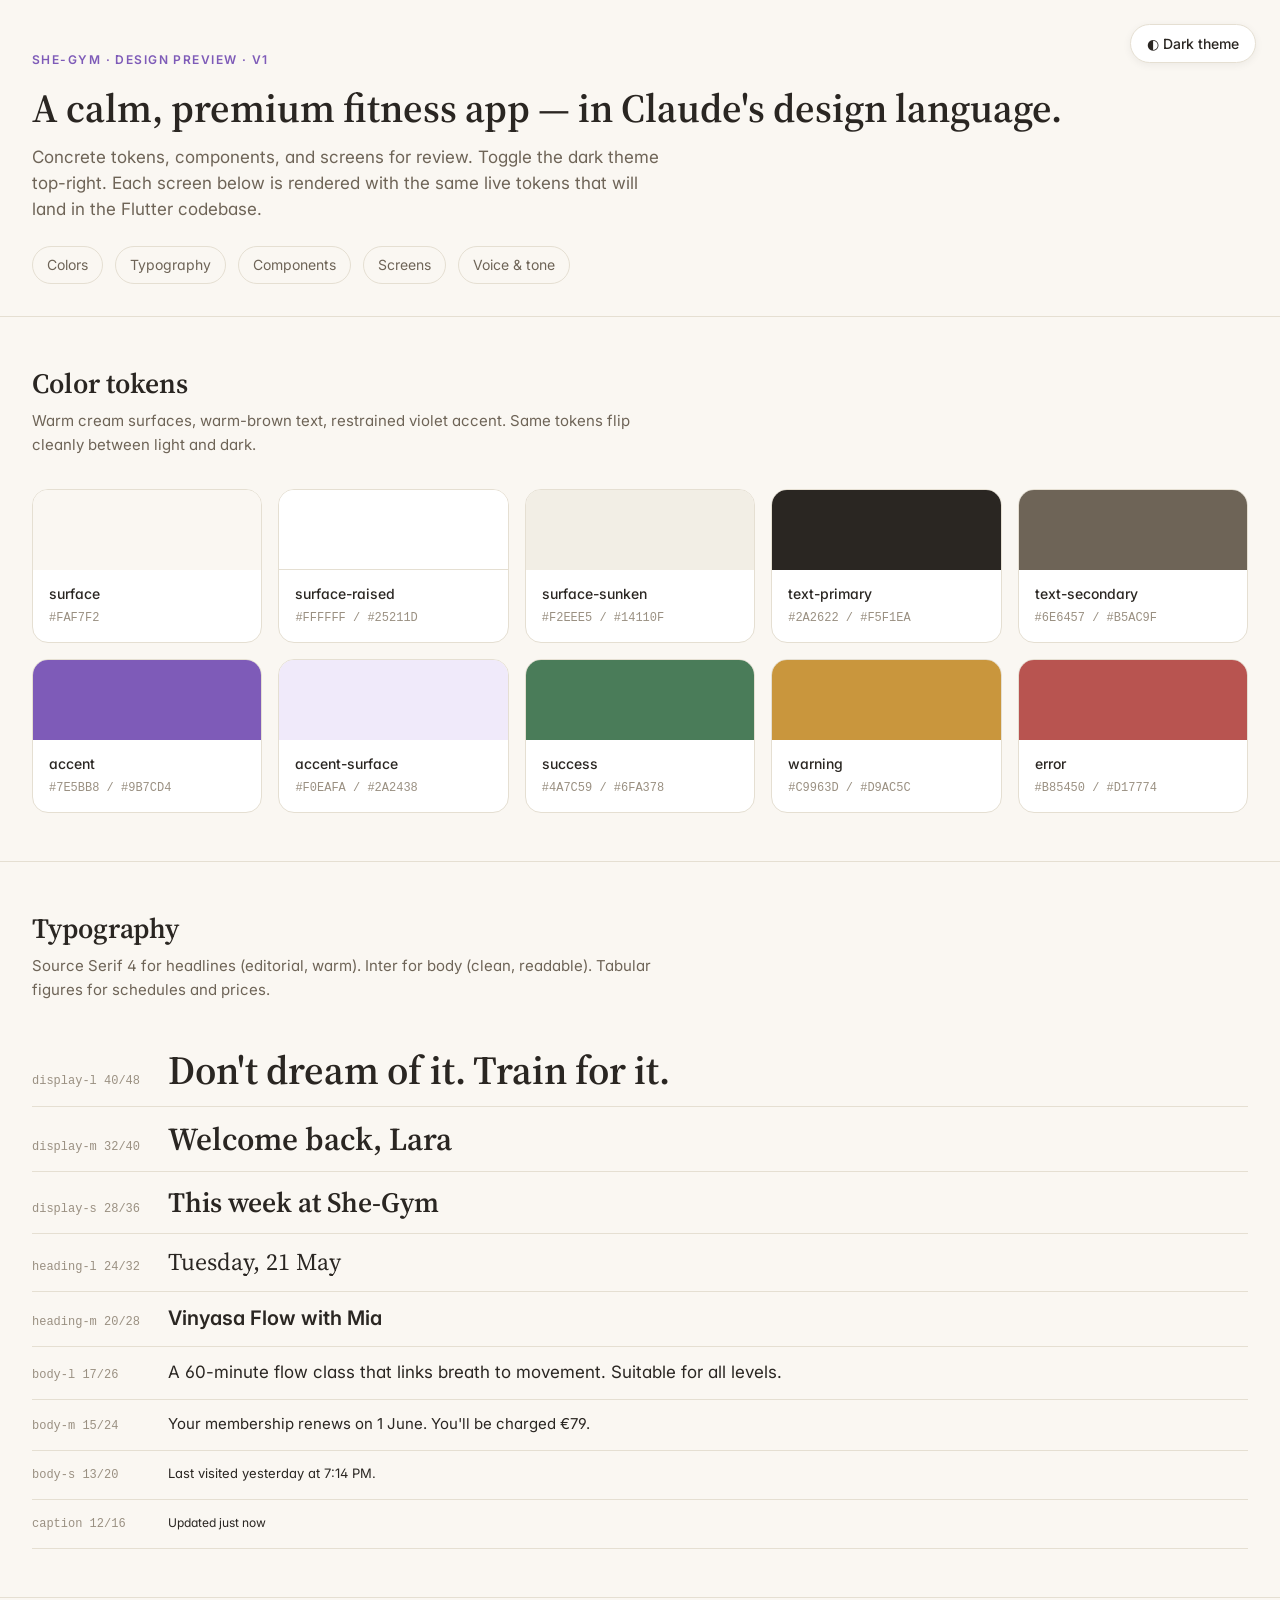
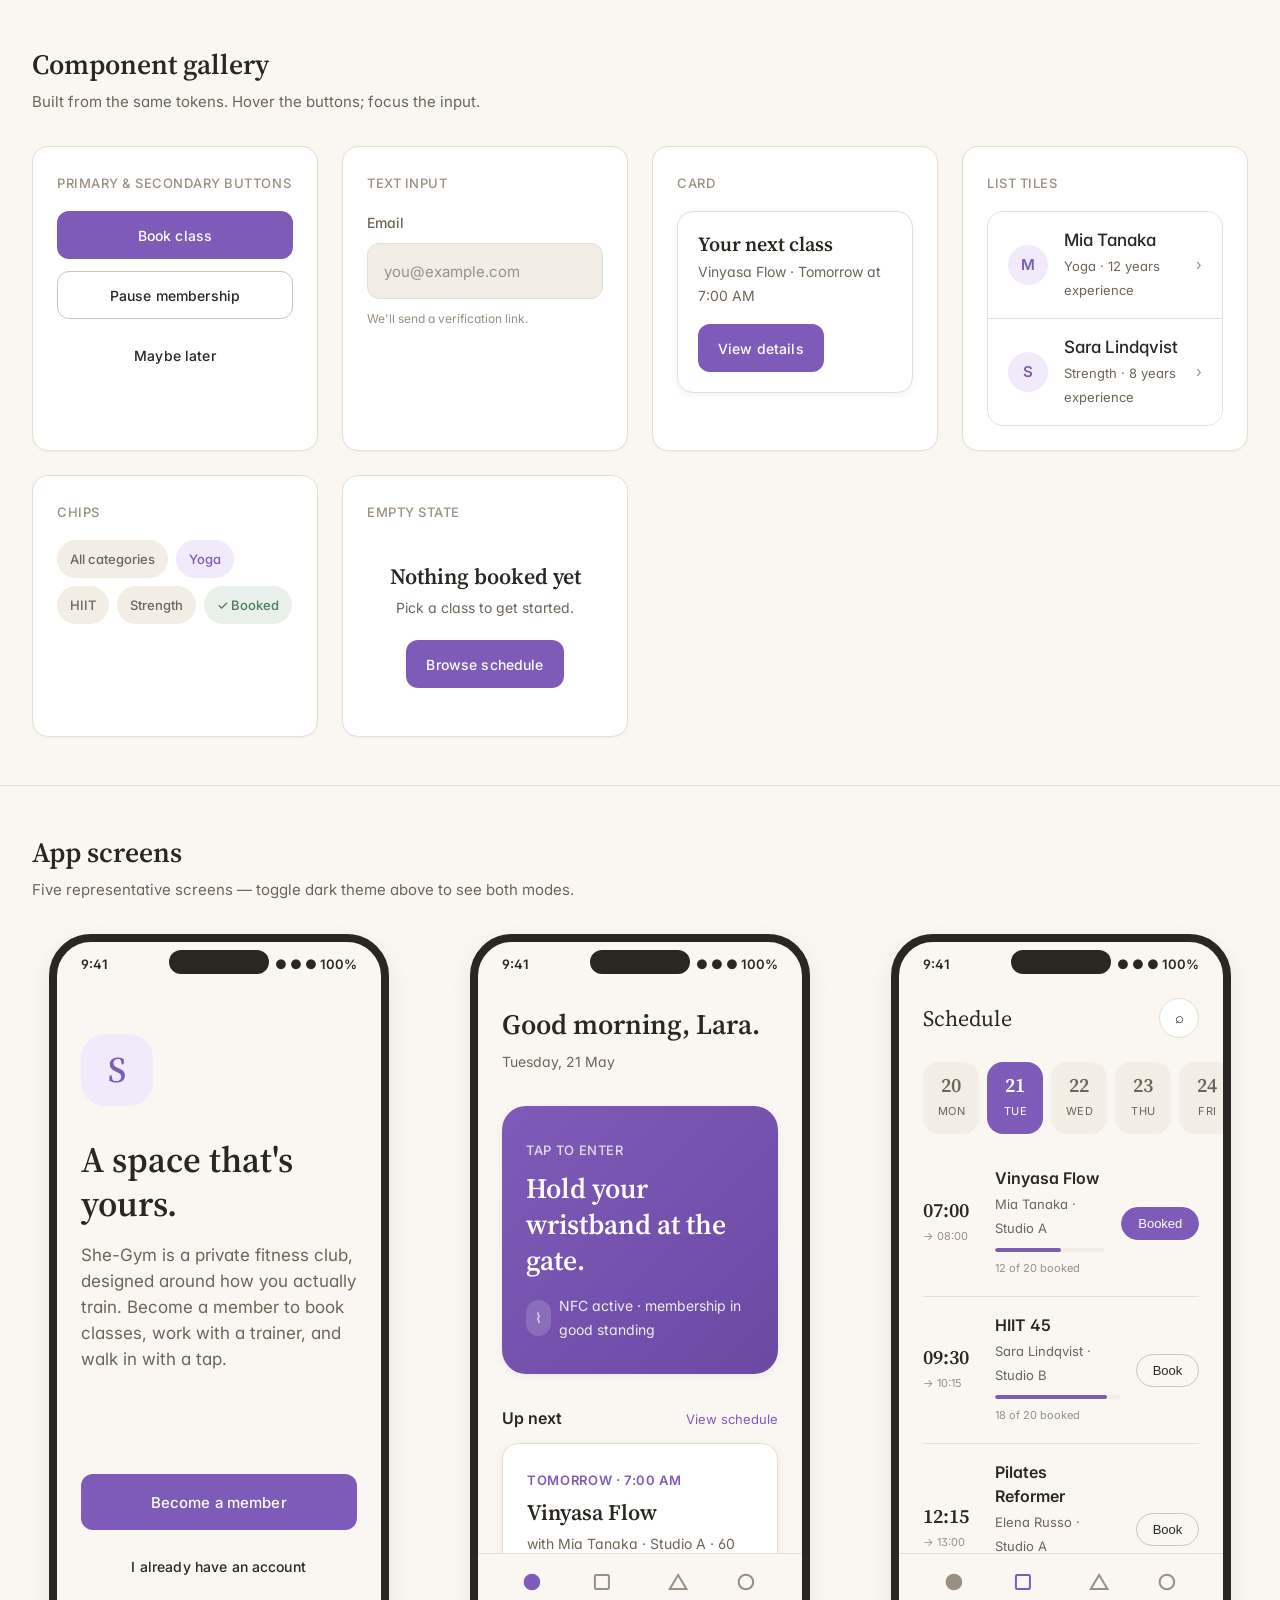
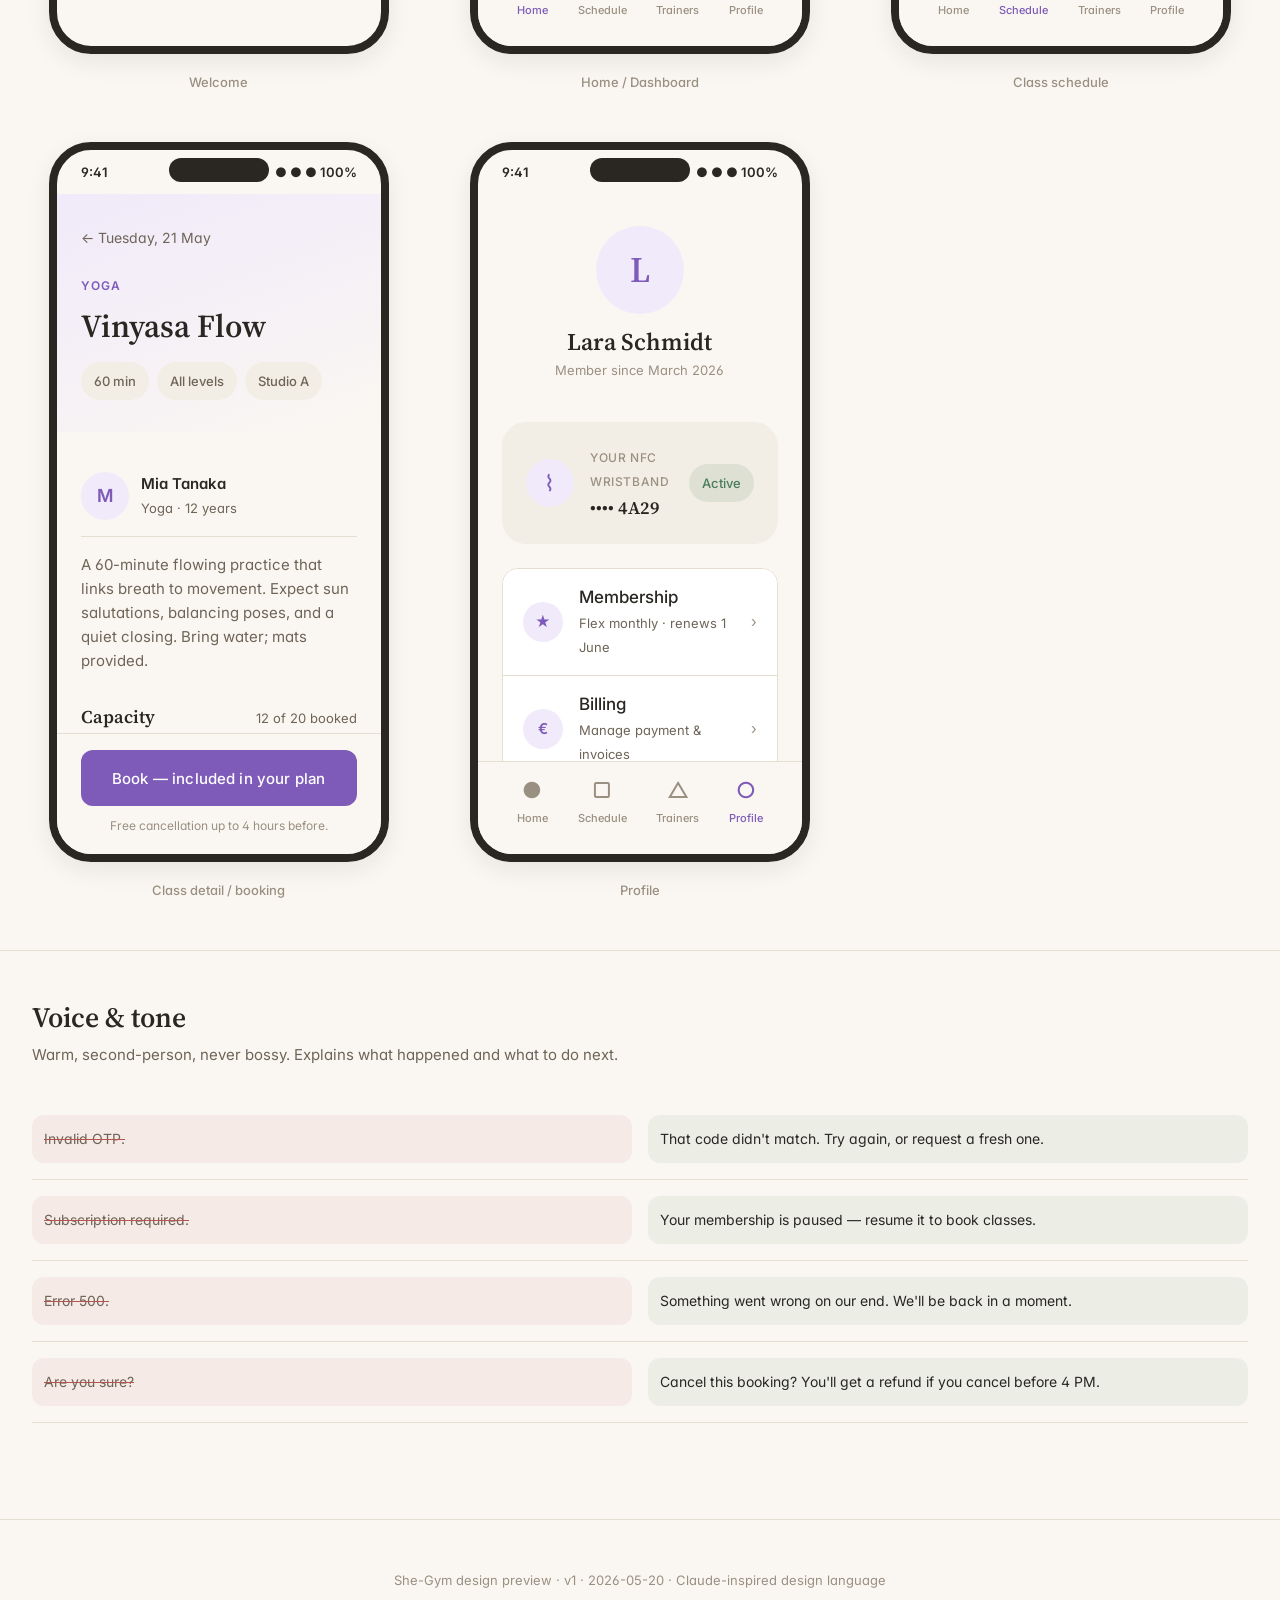
==== index.html @ 866e4dbe "Initial design preview" ====
<!doctype html>
<html lang="en">
<head>
<meta charset="utf-8" />
<meta name="viewport" content="width=device-width,initial-scale=1" />
<title>She-Gym — Claude-Inspired Design Preview</title>
<link rel="preconnect" href="https://fonts.googleapis.com">
<link rel="preconnect" href="https://fonts.gstatic.com" crossorigin>
<link href="https://fonts.googleapis.com/css2?family=Inter:wght@400;500;600&family=Source+Serif+4:wght@400;600&display=swap" rel="stylesheet">
<style>
  /* ===== Design Tokens (Claude-Inspired v1) ===== */
  :root {
    /* Light theme */
    --surface: #FAF7F2;
    --surface-raised: #FFFFFF;
    --surface-sunken: #F2EEE5;
    --border: #E5DFD2;
    --border-strong: #CDC4B3;
    --text-primary: #2A2622;
    --text-secondary: #6E6457;
    --text-tertiary: #9A9082;
    --text-inverse: #FAF7F2;
    --accent: #7E5BB8;
    --accent-hover: #6B49A3;
    --accent-surface: #F0EAFA;
    --accent-on: #FFFFFF;
    --success: #4A7C59;
    --warning: #C9963D;
    --error: #B85450;
    --info: #5B7FA8;

    /* Typography */
    --font-serif: 'Source Serif 4', Georgia, serif;
    --font-sans: 'Inter', -apple-system, BlinkMacSystemFont, sans-serif;

    /* Spacing */
    --space-1: 4px;
    --space-2: 8px;
    --space-3: 12px;
    --space-4: 16px;
    --space-5: 24px;
    --space-6: 32px;
    --space-7: 48px;
    --space-8: 64px;
    --space-9: 96px;

    /* Radius */
    --radius-xs: 4px;
    --radius-sm: 8px;
    --radius-md: 12px;
    --radius-lg: 16px;
    --radius-xl: 24px;
    --radius-full: 9999px;

    /* Elevation */
    --elev-1: 0 1px 2px rgba(20,15,10,0.04);
    --elev-2: 0 2px 8px rgba(20,15,10,0.06);
    --elev-3: 0 8px 24px rgba(20,15,10,0.08);

    /* Motion */
    --motion-quick: 150ms;
    --motion-default: 250ms;
    --easing: cubic-bezier(0.2, 0.0, 0.0, 1.0);
  }

  [data-theme="dark"] {
    --surface: #1A1714;
    --surface-raised: #25211D;
    --surface-sunken: #14110F;
    --border: #353029;
    --border-strong: #4A4338;
    --text-primary: #F5F1EA;
    --text-secondary: #B5AC9F;
    --text-tertiary: #7A7268;
    --text-inverse: #1A1714;
    --accent: #9B7CD4;
    --accent-hover: #B197E0;
    --accent-surface: #2A2438;
    --accent-on: #1A1714;
    --success: #6FA378;
    --warning: #D9AC5C;
    --error: #D17774;
    --info: #7BA0CC;
    --elev-1: 0 1px 2px rgba(0,0,0,0.3);
    --elev-2: 0 2px 8px rgba(0,0,0,0.4);
    --elev-3: 0 8px 24px rgba(0,0,0,0.5);
  }

  /* ===== Base ===== */
  * { box-sizing: border-box; margin: 0; padding: 0; }
  html { scroll-behavior: smooth; }
  body {
    font-family: var(--font-sans);
    font-size: 15px;
    line-height: 24px;
    color: var(--text-primary);
    background: var(--surface);
    transition: background var(--motion-default) var(--easing), color var(--motion-default) var(--easing);
    font-feature-settings: 'cv11', 'ss01';
    -webkit-font-smoothing: antialiased;
  }

  /* ===== Outer page layout ===== */
  .page-header {
    padding: var(--space-7) var(--space-6) var(--space-5);
    max-width: 1280px;
    margin: 0 auto;
  }
  .page-title {
    font-family: var(--font-serif);
    font-size: 40px;
    line-height: 48px;
    font-weight: 600;
    color: var(--text-primary);
    margin-bottom: var(--space-3);
  }
  .page-subtitle {
    font-size: 17px;
    line-height: 26px;
    color: var(--text-secondary);
    max-width: 640px;
  }
  .theme-toggle {
    position: fixed;
    top: var(--space-5);
    right: var(--space-5);
    z-index: 100;
    background: var(--surface-raised);
    border: 1px solid var(--border);
    color: var(--text-primary);
    padding: 10px 16px;
    border-radius: var(--radius-full);
    font-family: var(--font-sans);
    font-weight: 500;
    font-size: 14px;
    cursor: pointer;
    box-shadow: var(--elev-2);
    transition: background var(--motion-quick) var(--easing);
  }
  .theme-toggle:hover { background: var(--surface-sunken); }

  .nav {
    max-width: 1280px;
    margin: 0 auto;
    padding: 0 var(--space-6) var(--space-6);
    display: flex;
    flex-wrap: wrap;
    gap: var(--space-3);
  }
  .nav a {
    color: var(--text-secondary);
    text-decoration: none;
    font-size: 14px;
    padding: 6px 14px;
    border-radius: var(--radius-full);
    border: 1px solid var(--border);
    transition: all var(--motion-quick) var(--easing);
  }
  .nav a:hover { color: var(--text-primary); border-color: var(--border-strong); background: var(--surface-sunken); }

  .section {
    max-width: 1280px;
    margin: 0 auto;
    padding: var(--space-7) var(--space-6);
    border-top: 1px solid var(--border);
  }
  .section-title {
    font-family: var(--font-serif);
    font-size: 28px;
    line-height: 36px;
    font-weight: 600;
    margin-bottom: var(--space-2);
  }
  .section-lede {
    color: var(--text-secondary);
    margin-bottom: var(--space-6);
    max-width: 640px;
  }

  /* ===== Token gallery ===== */
  .swatch-grid {
    display: grid;
    grid-template-columns: repeat(auto-fill, minmax(200px, 1fr));
    gap: var(--space-4);
  }
  .swatch {
    border-radius: var(--radius-lg);
    overflow: hidden;
    border: 1px solid var(--border);
    background: var(--surface-raised);
  }
  .swatch-chip { height: 80px; }
  .swatch-meta { padding: var(--space-3) var(--space-4); }
  .swatch-name { font-weight: 500; font-size: 14px; }
  .swatch-hex { font-family: 'SF Mono', Menlo, monospace; font-size: 12px; color: var(--text-tertiary); }

  /* Typography gallery */
  .type-row { padding: var(--space-3) 0; border-bottom: 1px solid var(--border); display: grid; grid-template-columns: 120px 1fr; gap: var(--space-4); align-items: baseline; }
  .type-label { font-family: 'SF Mono', Menlo, monospace; font-size: 12px; color: var(--text-tertiary); }
  .display-l { font-family: var(--font-serif); font-size: 40px; line-height: 48px; font-weight: 600; }
  .display-m { font-family: var(--font-serif); font-size: 32px; line-height: 40px; font-weight: 600; }
  .display-s { font-family: var(--font-serif); font-size: 28px; line-height: 36px; font-weight: 600; }
  .heading-l { font-family: var(--font-serif); font-size: 24px; line-height: 32px; font-weight: 400; }
  .heading-m { font-size: 20px; line-height: 28px; font-weight: 600; }
  .heading-s { font-size: 18px; line-height: 26px; font-weight: 600; }
  .body-l { font-size: 17px; line-height: 26px; }
  .body-m { font-size: 15px; line-height: 24px; }
  .body-s { font-size: 13px; line-height: 20px; }
  .label-m { font-size: 14px; line-height: 20px; font-weight: 500; }
  .caption { font-size: 12px; line-height: 16px; }

  /* ===== Component gallery ===== */
  .comp-grid {
    display: grid;
    grid-template-columns: repeat(auto-fill, minmax(280px, 1fr));
    gap: var(--space-5);
  }
  .comp-card {
    background: var(--surface-raised);
    border: 1px solid var(--border);
    border-radius: var(--radius-lg);
    padding: var(--space-5);
    box-shadow: var(--elev-1);
  }
  .comp-title { font-size: 13px; color: var(--text-tertiary); font-weight: 500; text-transform: uppercase; letter-spacing: 0.04em; margin-bottom: var(--space-4); }
  .comp-stack > * + * { margin-top: var(--space-3); }

  /* ===== She-Gym component classes ===== */
  .btn {
    display: inline-flex;
    align-items: center;
    justify-content: center;
    gap: var(--space-2);
    height: 48px;
    padding: 0 20px;
    border-radius: var(--radius-md);
    font-family: var(--font-sans);
    font-size: 14px;
    font-weight: 500;
    letter-spacing: 0.01em;
    border: none;
    cursor: pointer;
    transition: background var(--motion-quick) var(--easing), transform var(--motion-quick) var(--easing);
    text-decoration: none;
    white-space: nowrap;
  }
  .btn-primary { background: var(--accent); color: var(--accent-on); }
  .btn-primary:hover { background: var(--accent-hover); }
  .btn-primary:active { transform: scale(0.98); }
  .btn-secondary { background: transparent; color: var(--text-primary); border: 1px solid var(--border-strong); }
  .btn-secondary:hover { background: var(--surface-sunken); }
  .btn-ghost { background: transparent; color: var(--text-primary); }
  .btn-ghost:hover { background: var(--surface-sunken); }
  .btn-full { width: 100%; }
  .btn-lg { height: 56px; padding: 0 24px; font-size: 15px; }

  .input {
    width: 100%;
    height: 56px;
    background: var(--surface-sunken);
    border: 1px solid var(--border);
    border-radius: var(--radius-md);
    padding: 0 16px;
    font-family: var(--font-sans);
    font-size: 15px;
    color: var(--text-primary);
    transition: border-color var(--motion-quick) var(--easing);
  }
  .input:focus { outline: none; border: 2px solid var(--accent); padding: 0 15px; }
  .input::placeholder { color: var(--text-tertiary); }
  .field-label { font-size: 14px; font-weight: 500; color: var(--text-secondary); margin-bottom: var(--space-2); display: block; }
  .field-help { font-size: 12px; color: var(--text-tertiary); margin-top: var(--space-2); }

  .card {
    background: var(--surface-raised);
    border-radius: var(--radius-lg);
    padding: 20px;
    box-shadow: var(--elev-2);
    border: 1px solid var(--border);
  }

  .list-tile {
    display: flex;
    align-items: center;
    gap: var(--space-4);
    padding: 16px 20px;
    min-height: 64px;
    background: var(--surface-raised);
    border-bottom: 1px solid var(--border);
    text-decoration: none;
    color: inherit;
  }
  .list-tile:last-child { border-bottom: none; }
  .list-tile-avatar { width: 40px; height: 40px; border-radius: var(--radius-full); background: var(--accent-surface); color: var(--accent); display: flex; align-items: center; justify-content: center; font-weight: 600; flex-shrink: 0; }
  .list-tile-text { flex: 1; min-width: 0; }
  .list-tile-title { font-size: 17px; font-weight: 500; }
  .list-tile-subtitle { font-size: 13px; color: var(--text-secondary); margin-top: 2px; }
  .list-tile-trail { color: var(--text-tertiary); }

  .chip {
    display: inline-flex;
    align-items: center;
    padding: 6px 12px;
    border-radius: var(--radius-full);
    background: var(--surface-sunken);
    color: var(--text-secondary);
    font-size: 13px;
    font-weight: 500;
    border: 1px solid transparent;
  }
  .chip-active { background: var(--accent-surface); color: var(--accent); }
  .chip-success { background: rgba(74,124,89,0.12); color: var(--success); }

  .pill-day {
    display: flex;
    flex-direction: column;
    align-items: center;
    justify-content: center;
    min-width: 56px;
    height: 72px;
    border-radius: var(--radius-lg);
    background: var(--surface-sunken);
    color: var(--text-secondary);
    border: 1px solid transparent;
    cursor: pointer;
    transition: all var(--motion-quick) var(--easing);
    flex-shrink: 0;
  }
  .pill-day-active { background: var(--accent); color: var(--accent-on); }
  .pill-day-num { font-size: 20px; font-weight: 600; font-family: var(--font-serif); }
  .pill-day-label { font-size: 11px; text-transform: uppercase; letter-spacing: 0.05em; margin-top: 2px; }

  .capacity-bar { height: 4px; background: var(--surface-sunken); border-radius: var(--radius-full); overflow: hidden; }
  .capacity-bar-fill { height: 100%; background: var(--accent); border-radius: var(--radius-full); transition: width var(--motion-default) var(--easing); }

  /* ===== Phone frames ===== */
  .phones {
    display: grid;
    grid-template-columns: repeat(auto-fill, minmax(340px, 1fr));
    gap: var(--space-7);
    justify-items: center;
  }
  .phone {
    width: 340px;
    height: 720px;
    border-radius: 42px;
    background: var(--surface);
    border: 8px solid #2A2622;
    box-shadow: var(--elev-3);
    overflow: hidden;
    position: relative;
    display: flex;
    flex-direction: column;
  }
  [data-theme="dark"] .phone { border-color: #4A4338; }
  .phone-notch {
    position: absolute;
    top: 8px;
    left: 50%;
    transform: translateX(-50%);
    width: 100px;
    height: 24px;
    background: #2A2622;
    border-radius: 12px;
    z-index: 10;
  }
  [data-theme="dark"] .phone-notch { background: #4A4338; }
  .status-bar {
    height: 44px;
    display: flex;
    justify-content: space-between;
    align-items: center;
    padding: 0 var(--space-5);
    font-size: 13px;
    font-weight: 600;
  }
  .phone-body { flex: 1; overflow-y: auto; padding-bottom: var(--space-6); }
  .phone-caption { text-align: center; margin-top: var(--space-4); font-size: 13px; color: var(--text-tertiary); font-weight: 500; }

  /* App bar inside phone */
  .app-bar {
    padding: var(--space-3) var(--space-5) var(--space-2);
    display: flex;
    align-items: center;
    justify-content: space-between;
  }
  .app-bar-title { font-family: var(--font-serif); font-size: 22px; font-weight: 400; }
  .icon-btn {
    width: 40px; height: 40px;
    border-radius: var(--radius-full);
    border: 1px solid var(--border);
    background: var(--surface-raised);
    color: var(--text-primary);
    display: flex; align-items: center; justify-content: center;
    cursor: pointer;
  }

  /* Bottom nav */
  .bottom-nav {
    display: flex;
    justify-content: space-around;
    padding: var(--space-2) var(--space-5) var(--space-4);
    border-top: 1px solid var(--border);
    background: var(--surface);
  }
  .bottom-nav-item {
    display: flex; flex-direction: column; align-items: center; gap: 4px;
    color: var(--text-tertiary);
    font-size: 11px;
    font-weight: 500;
    padding: var(--space-2);
  }
  .bottom-nav-item.active { color: var(--accent); }
  .bottom-nav-item-icon { font-size: 22px; }

  /* Welcome */
  .welcome { padding: var(--space-7) var(--space-5) var(--space-5); display: flex; flex-direction: column; height: 100%; }
  .welcome-logo { width: 72px; height: 72px; border-radius: var(--radius-xl); background: var(--accent-surface); display: flex; align-items: center; justify-content: center; color: var(--accent); font-family: var(--font-serif); font-size: 36px; font-weight: 600; margin-bottom: var(--space-6); }
  .welcome-title { font-family: var(--font-serif); font-size: 36px; line-height: 44px; font-weight: 600; margin-bottom: var(--space-4); }
  .welcome-body { font-size: 17px; line-height: 26px; color: var(--text-secondary); margin-bottom: var(--space-7); }
  .welcome-cta-stack { margin-top: auto; display: flex; flex-direction: column; gap: var(--space-3); }

  /* Home screen */
  .home { padding: var(--space-2) var(--space-5) var(--space-6); }
  .greeting { font-family: var(--font-serif); font-size: 28px; line-height: 36px; font-weight: 600; margin: var(--space-3) 0 var(--space-2); }
  .greeting-sub { color: var(--text-secondary); font-size: 14px; margin-bottom: var(--space-6); }
  .enter-club {
    background: linear-gradient(135deg, var(--accent), var(--accent-hover));
    border-radius: var(--radius-xl);
    padding: var(--space-6) var(--space-5);
    color: var(--accent-on);
    box-shadow: var(--elev-2);
    margin-bottom: var(--space-6);
    cursor: pointer;
  }
  .enter-club-label { font-size: 13px; font-weight: 500; opacity: 0.8; text-transform: uppercase; letter-spacing: 0.05em; }
  .enter-club-title { font-family: var(--font-serif); font-size: 28px; line-height: 36px; font-weight: 600; margin: var(--space-2) 0 var(--space-4); }
  .enter-club-hint { display: flex; align-items: center; gap: var(--space-2); font-size: 14px; opacity: 0.9; }
  .nfc-icon { width: 36px; height: 36px; border-radius: var(--radius-full); background: rgba(255,255,255,0.18); display: flex; align-items: center; justify-content: center; }

  .section-head { display: flex; align-items: baseline; justify-content: space-between; margin-bottom: var(--space-3); }
  .section-head h3 { font-size: 16px; font-weight: 600; }
  .section-head a { font-size: 13px; color: var(--accent); text-decoration: none; }

  .upcoming-card { padding: var(--space-5); margin-bottom: var(--space-5); }
  .upcoming-time { color: var(--accent); font-weight: 600; font-size: 13px; letter-spacing: 0.05em; text-transform: uppercase; }
  .upcoming-title { font-family: var(--font-serif); font-size: 22px; font-weight: 600; margin: var(--space-2) 0; }
  .upcoming-meta { color: var(--text-secondary); font-size: 14px; margin-bottom: var(--space-4); }

  .stat-row { display: grid; grid-template-columns: 1fr 1fr; gap: var(--space-3); }
  .stat { padding: var(--space-4); background: var(--surface-sunken); border-radius: var(--radius-lg); }
  .stat-num { font-family: var(--font-serif); font-size: 28px; font-weight: 600; line-height: 1; }
  .stat-label { font-size: 12px; color: var(--text-tertiary); margin-top: 6px; text-transform: uppercase; letter-spacing: 0.05em; font-weight: 500; }

  /* Schedule */
  .day-pills { display: flex; gap: var(--space-2); padding: var(--space-4) var(--space-5); overflow-x: auto; }
  .schedule-list { padding: 0 var(--space-5); }
  .class-row { padding: var(--space-4) 0; border-bottom: 1px solid var(--border); display: grid; grid-template-columns: 56px 1fr auto; gap: var(--space-4); align-items: center; }
  .class-row:last-child { border-bottom: none; }
  .class-time { font-family: var(--font-serif); font-size: 20px; font-weight: 600; color: var(--text-primary); }
  .class-time-end { font-size: 11px; color: var(--text-tertiary); margin-top: 2px; }
  .class-name { font-size: 16px; font-weight: 600; margin-bottom: 2px; }
  .class-instructor { font-size: 13px; color: var(--text-secondary); margin-bottom: 8px; }
  .capacity-text { font-size: 11px; color: var(--text-tertiary); margin-top: 4px; }
  .book-btn {
    border: 1px solid var(--border-strong);
    background: transparent;
    color: var(--text-primary);
    padding: 8px 16px;
    border-radius: var(--radius-full);
    font-size: 13px;
    font-weight: 500;
    cursor: pointer;
  }
  .book-btn-full { background: var(--accent); color: var(--accent-on); border-color: var(--accent); }

  /* Class detail */
  .detail-hero {
    background: linear-gradient(160deg, var(--accent-surface), var(--surface));
    padding: var(--space-6) var(--space-5);
  }
  .detail-back { display: inline-flex; align-items: center; gap: 6px; color: var(--text-secondary); text-decoration: none; font-size: 14px; margin-bottom: var(--space-5); }
  .detail-category { color: var(--accent); font-size: 12px; font-weight: 600; letter-spacing: 0.08em; text-transform: uppercase; }
  .detail-title { font-family: var(--font-serif); font-size: 32px; line-height: 40px; font-weight: 600; margin: var(--space-2) 0 var(--space-4); }
  .detail-meta { display: flex; flex-wrap: wrap; gap: var(--space-2); }
  .detail-body-wrap { padding: var(--space-5); }
  .detail-instructor { display: flex; align-items: center; gap: var(--space-3); padding: var(--space-4) 0; border-bottom: 1px solid var(--border); margin-bottom: var(--space-4); }
  .instructor-avatar { width: 48px; height: 48px; border-radius: var(--radius-full); background: var(--accent-surface); color: var(--accent); display: flex; align-items: center; justify-content: center; font-weight: 600; font-size: 18px; }
  .detail-desc { color: var(--text-secondary); font-size: 15px; line-height: 24px; margin-bottom: var(--space-6); }
  .detail-foot {
    border-top: 1px solid var(--border);
    padding: var(--space-4) var(--space-5);
    background: var(--surface);
  }
  .detail-policy { font-size: 12px; color: var(--text-tertiary); margin-top: var(--space-2); text-align: center; }

  /* Profile */
  .profile-head { padding: var(--space-6) var(--space-5) var(--space-4); text-align: center; }
  .profile-avatar { width: 88px; height: 88px; border-radius: var(--radius-full); background: var(--accent-surface); color: var(--accent); display: inline-flex; align-items: center; justify-content: center; font-family: var(--font-serif); font-size: 36px; font-weight: 600; margin-bottom: var(--space-4); }
  .profile-name { font-family: var(--font-serif); font-size: 24px; font-weight: 600; }
  .profile-since { font-size: 13px; color: var(--text-tertiary); margin-top: var(--space-1); }
  .profile-nfc {
    margin: var(--space-5) var(--space-5) var(--space-5);
    padding: var(--space-5);
    border-radius: var(--radius-xl);
    background: var(--surface-sunken);
    display: flex; align-items: center; gap: var(--space-4);
  }
  .profile-nfc-icon { width: 48px; height: 48px; border-radius: var(--radius-full); background: var(--accent-surface); color: var(--accent); display: flex; align-items: center; justify-content: center; font-size: 22px; }
  .profile-nfc-text { flex: 1; }
  .profile-nfc-label { font-size: 12px; color: var(--text-tertiary); text-transform: uppercase; letter-spacing: 0.05em; font-weight: 500; }
  .profile-nfc-value { font-family: var(--font-serif); font-size: 18px; font-weight: 600; margin-top: 2px; }
  .settings-list { background: var(--surface-raised); margin: 0 var(--space-5); border-radius: var(--radius-lg); overflow: hidden; border: 1px solid var(--border); }

  /* Voice & tone examples */
  .vt-row { display: grid; grid-template-columns: 1fr 1fr; gap: var(--space-4); padding: var(--space-4) 0; border-bottom: 1px solid var(--border); }
  .vt-bad, .vt-good { padding: var(--space-3); border-radius: var(--radius-md); font-size: 14px; }
  .vt-bad { background: rgba(184,84,80,0.08); color: var(--text-secondary); text-decoration: line-through; text-decoration-color: var(--error); }
  .vt-good { background: rgba(74,124,89,0.08); color: var(--text-primary); }

  /* Footer */
  .footer { text-align: center; padding: var(--space-7) var(--space-5); color: var(--text-tertiary); font-size: 13px; border-top: 1px solid var(--border); margin-top: var(--space-7); }
  .footer a { color: var(--accent); }
</style>
</head>
<body>

<button class="theme-toggle" onclick="toggleTheme()" id="theme-btn">◐ Dark theme</button>

<header class="page-header">
  <div style="font-family: var(--font-sans); font-size: 12px; font-weight: 600; letter-spacing: 0.12em; text-transform: uppercase; color: var(--accent); margin-bottom: var(--space-3);">She-Gym · Design Preview · v1</div>
  <h1 class="page-title">A calm, premium fitness app — in Claude's design language.</h1>
  <p class="page-subtitle">Concrete tokens, components, and screens for review. Toggle the dark theme top-right. Each screen below is rendered with the same live tokens that will land in the Flutter codebase.</p>
</header>

<nav class="nav">
  <a href="#colors">Colors</a>
  <a href="#type">Typography</a>
  <a href="#components">Components</a>
  <a href="#screens">Screens</a>
  <a href="#voice">Voice &amp; tone</a>
</nav>

<!-- ===== COLORS ===== -->
<section class="section" id="colors">
  <h2 class="section-title">Color tokens</h2>
  <p class="section-lede">Warm cream surfaces, warm-brown text, restrained violet accent. Same tokens flip cleanly between light and dark.</p>
  <div class="swatch-grid">
    <div class="swatch"><div class="swatch-chip" style="background: var(--surface);"></div><div class="swatch-meta"><div class="swatch-name">surface</div><div class="swatch-hex" id="hex-surface">#FAF7F2</div></div></div>
    <div class="swatch"><div class="swatch-chip" style="background: var(--surface-raised); border-bottom: 1px solid var(--border);"></div><div class="swatch-meta"><div class="swatch-name">surface-raised</div><div class="swatch-hex">#FFFFFF / #25211D</div></div></div>
    <div class="swatch"><div class="swatch-chip" style="background: var(--surface-sunken);"></div><div class="swatch-meta"><div class="swatch-name">surface-sunken</div><div class="swatch-hex">#F2EEE5 / #14110F</div></div></div>
    <div class="swatch"><div class="swatch-chip" style="background: var(--text-primary);"></div><div class="swatch-meta"><div class="swatch-name">text-primary</div><div class="swatch-hex">#2A2622 / #F5F1EA</div></div></div>
    <div class="swatch"><div class="swatch-chip" style="background: var(--text-secondary);"></div><div class="swatch-meta"><div class="swatch-name">text-secondary</div><div class="swatch-hex">#6E6457 / #B5AC9F</div></div></div>
    <div class="swatch"><div class="swatch-chip" style="background: var(--accent);"></div><div class="swatch-meta"><div class="swatch-name">accent</div><div class="swatch-hex">#7E5BB8 / #9B7CD4</div></div></div>
    <div class="swatch"><div class="swatch-chip" style="background: var(--accent-surface);"></div><div class="swatch-meta"><div class="swatch-name">accent-surface</div><div class="swatch-hex">#F0EAFA / #2A2438</div></div></div>
    <div class="swatch"><div class="swatch-chip" style="background: var(--success);"></div><div class="swatch-meta"><div class="swatch-name">success</div><div class="swatch-hex">#4A7C59 / #6FA378</div></div></div>
    <div class="swatch"><div class="swatch-chip" style="background: var(--warning);"></div><div class="swatch-meta"><div class="swatch-name">warning</div><div class="swatch-hex">#C9963D / #D9AC5C</div></div></div>
    <div class="swatch"><div class="swatch-chip" style="background: var(--error);"></div><div class="swatch-meta"><div class="swatch-name">error</div><div class="swatch-hex">#B85450 / #D17774</div></div></div>
  </div>
</section>

<!-- ===== TYPOGRAPHY ===== -->
<section class="section" id="type">
  <h2 class="section-title">Typography</h2>
  <p class="section-lede">Source Serif 4 for headlines (editorial, warm). Inter for body (clean, readable). Tabular figures for schedules and prices.</p>
  <div class="type-row"><div class="type-label">display-l 40/48</div><div class="display-l">Don't dream of it. Train for it.</div></div>
  <div class="type-row"><div class="type-label">display-m 32/40</div><div class="display-m">Welcome back, Lara</div></div>
  <div class="type-row"><div class="type-label">display-s 28/36</div><div class="display-s">This week at She-Gym</div></div>
  <div class="type-row"><div class="type-label">heading-l 24/32</div><div class="heading-l">Tuesday, 21 May</div></div>
  <div class="type-row"><div class="type-label">heading-m 20/28</div><div class="heading-m">Vinyasa Flow with Mia</div></div>
  <div class="type-row"><div class="type-label">body-l 17/26</div><div class="body-l">A 60-minute flow class that links breath to movement. Suitable for all levels.</div></div>
  <div class="type-row"><div class="type-label">body-m 15/24</div><div class="body-m">Your membership renews on 1 June. You'll be charged €79.</div></div>
  <div class="type-row"><div class="type-label">body-s 13/20</div><div class="body-s">Last visited yesterday at 7:14 PM.</div></div>
  <div class="type-row"><div class="type-label">caption 12/16</div><div class="caption">Updated just now</div></div>
</section>

<!-- ===== COMPONENTS ===== -->
<section class="section" id="components">
  <h2 class="section-title">Component gallery</h2>
  <p class="section-lede">Built from the same tokens. Hover the buttons; focus the input.</p>
  <div class="comp-grid">

    <div class="comp-card">
      <div class="comp-title">Primary &amp; secondary buttons</div>
      <div class="comp-stack">
        <button class="btn btn-primary btn-full">Book class</button>
        <button class="btn btn-secondary btn-full">Pause membership</button>
        <button class="btn btn-ghost btn-full">Maybe later</button>
      </div>
    </div>

    <div class="comp-card">
      <div class="comp-title">Text input</div>
      <div class="comp-stack">
        <div>
          <label class="field-label">Email</label>
          <input class="input" type="email" placeholder="you@example.com" />
          <div class="field-help">We'll send a verification link.</div>
        </div>
      </div>
    </div>

    <div class="comp-card">
      <div class="comp-title">Card</div>
      <div class="card">
        <div style="font-family: var(--font-serif); font-size: 20px; font-weight: 600;">Your next class</div>
        <div style="color: var(--text-secondary); font-size: 14px; margin-top: 4px;">Vinyasa Flow · Tomorrow at 7:00 AM</div>
        <button class="btn btn-primary" style="margin-top: 16px;">View details</button>
      </div>
    </div>

    <div class="comp-card">
      <div class="comp-title">List tiles</div>
      <div style="background: var(--surface-raised); border-radius: var(--radius-lg); overflow: hidden; border: 1px solid var(--border);">
        <div class="list-tile">
          <div class="list-tile-avatar">M</div>
          <div class="list-tile-text">
            <div class="list-tile-title">Mia Tanaka</div>
            <div class="list-tile-subtitle">Yoga · 12 years experience</div>
          </div>
          <div class="list-tile-trail">›</div>
        </div>
        <div class="list-tile">
          <div class="list-tile-avatar">S</div>
          <div class="list-tile-text">
            <div class="list-tile-title">Sara Lindqvist</div>
            <div class="list-tile-subtitle">Strength · 8 years experience</div>
          </div>
          <div class="list-tile-trail">›</div>
        </div>
      </div>
    </div>

    <div class="comp-card">
      <div class="comp-title">Chips</div>
      <div style="display: flex; flex-wrap: wrap; gap: 8px;">
        <span class="chip">All categories</span>
        <span class="chip chip-active">Yoga</span>
        <span class="chip">HIIT</span>
        <span class="chip">Strength</span>
        <span class="chip chip-success">✓ Booked</span>
      </div>
    </div>

    <div class="comp-card">
      <div class="comp-title">Empty state</div>
      <div style="text-align: center; padding: 24px 16px;">
        <div style="font-family: var(--font-serif); font-size: 22px; font-weight: 600; margin-bottom: 8px;">Nothing booked yet</div>
        <div style="color: var(--text-secondary); font-size: 14px; margin-bottom: 20px;">Pick a class to get started.</div>
        <button class="btn btn-primary">Browse schedule</button>
      </div>
    </div>

  </div>
</section>

<!-- ===== SCREENS ===== -->
<section class="section" id="screens">
  <h2 class="section-title">App screens</h2>
  <p class="section-lede">Five representative screens — toggle dark theme above to see both modes.</p>

  <div class="phones">

    <!-- Welcome -->
    <div>
      <div class="phone">
        <div class="phone-notch"></div>
        <div class="status-bar"><span>9:41</span><span>● ● ● 100%</span></div>
        <div class="phone-body">
          <div class="welcome">
            <div class="welcome-logo">S</div>
            <div class="welcome-title">A space that's yours.</div>
            <div class="welcome-body">She-Gym is a private fitness club, designed around how you actually train. Become a member to book classes, work with a trainer, and walk in with a tap.</div>
            <div class="welcome-cta-stack">
              <button class="btn btn-primary btn-lg btn-full">Become a member</button>
              <button class="btn btn-ghost btn-full">I already have an account</button>
            </div>
          </div>
        </div>
      </div>
      <div class="phone-caption">Welcome</div>
    </div>

    <!-- Home / Dashboard -->
    <div>
      <div class="phone">
        <div class="phone-notch"></div>
        <div class="status-bar"><span>9:41</span><span>● ● ● 100%</span></div>
        <div class="phone-body">
          <div class="home">
            <div class="greeting">Good morning, Lara.</div>
            <div class="greeting-sub">Tuesday, 21 May</div>

            <div class="enter-club">
              <div class="enter-club-label">Tap to enter</div>
              <div class="enter-club-title">Hold your wristband at the gate.</div>
              <div class="enter-club-hint">
                <div class="nfc-icon">⌇</div>
                <span>NFC active · membership in good standing</span>
              </div>
            </div>

            <div class="section-head"><h3>Up next</h3><a href="#">View schedule</a></div>
            <div class="card upcoming-card">
              <div class="upcoming-time">Tomorrow · 7:00 AM</div>
              <div class="upcoming-title">Vinyasa Flow</div>
              <div class="upcoming-meta">with Mia Tanaka · Studio A · 60 min</div>
              <button class="btn btn-secondary btn-full">View details</button>
            </div>

            <div class="section-head"><h3>This month</h3></div>
            <div class="stat-row">
              <div class="stat"><div class="stat-num">12</div><div class="stat-label">Visits</div></div>
              <div class="stat"><div class="stat-num">8</div><div class="stat-label">Classes</div></div>
            </div>
          </div>
        </div>
        <div class="bottom-nav">
          <div class="bottom-nav-item active"><div class="bottom-nav-item-icon">●</div>Home</div>
          <div class="bottom-nav-item"><div class="bottom-nav-item-icon">▢</div>Schedule</div>
          <div class="bottom-nav-item"><div class="bottom-nav-item-icon">△</div>Trainers</div>
          <div class="bottom-nav-item"><div class="bottom-nav-item-icon">○</div>Profile</div>
        </div>
      </div>
      <div class="phone-caption">Home / Dashboard</div>
    </div>

    <!-- Schedule -->
    <div>
      <div class="phone">
        <div class="phone-notch"></div>
        <div class="status-bar"><span>9:41</span><span>● ● ● 100%</span></div>
        <div class="phone-body">
          <div class="app-bar">
            <div class="app-bar-title">Schedule</div>
            <div class="icon-btn">⌕</div>
          </div>
          <div class="day-pills">
            <div class="pill-day"><div class="pill-day-num">20</div><div class="pill-day-label">Mon</div></div>
            <div class="pill-day pill-day-active"><div class="pill-day-num">21</div><div class="pill-day-label">Tue</div></div>
            <div class="pill-day"><div class="pill-day-num">22</div><div class="pill-day-label">Wed</div></div>
            <div class="pill-day"><div class="pill-day-num">23</div><div class="pill-day-label">Thu</div></div>
            <div class="pill-day"><div class="pill-day-num">24</div><div class="pill-day-label">Fri</div></div>
            <div class="pill-day"><div class="pill-day-num">25</div><div class="pill-day-label">Sat</div></div>
          </div>
          <div class="schedule-list">
            <div class="class-row">
              <div><div class="class-time">07:00</div><div class="class-time-end">→ 08:00</div></div>
              <div>
                <div class="class-name">Vinyasa Flow</div>
                <div class="class-instructor">Mia Tanaka · Studio A</div>
                <div class="capacity-bar"><div class="capacity-bar-fill" style="width: 60%;"></div></div>
                <div class="capacity-text">12 of 20 booked</div>
              </div>
              <button class="book-btn book-btn-full">Booked</button>
            </div>
            <div class="class-row">
              <div><div class="class-time">09:30</div><div class="class-time-end">→ 10:15</div></div>
              <div>
                <div class="class-name">HIIT 45</div>
                <div class="class-instructor">Sara Lindqvist · Studio B</div>
                <div class="capacity-bar"><div class="capacity-bar-fill" style="width: 90%;"></div></div>
                <div class="capacity-text">18 of 20 booked</div>
              </div>
              <button class="book-btn">Book</button>
            </div>
            <div class="class-row">
              <div><div class="class-time">12:15</div><div class="class-time-end">→ 13:00</div></div>
              <div>
                <div class="class-name">Pilates Reformer</div>
                <div class="class-instructor">Elena Russo · Studio A</div>
                <div class="capacity-bar"><div class="capacity-bar-fill" style="width: 25%;"></div></div>
                <div class="capacity-text">3 of 12 booked</div>
              </div>
              <button class="book-btn">Book</button>
            </div>
            <div class="class-row">
              <div><div class="class-time">18:00</div><div class="class-time-end">→ 19:00</div></div>
              <div>
                <div class="class-name">Strength Circuit</div>
                <div class="class-instructor">Sara Lindqvist · Studio B</div>
                <div class="capacity-bar"><div class="capacity-bar-fill" style="width: 100%;"></div></div>
                <div class="capacity-text" style="color: var(--warning);">Full · waitlist open</div>
              </div>
              <button class="book-btn">Waitlist</button>
            </div>
          </div>
        </div>
        <div class="bottom-nav">
          <div class="bottom-nav-item"><div class="bottom-nav-item-icon">●</div>Home</div>
          <div class="bottom-nav-item active"><div class="bottom-nav-item-icon">▢</div>Schedule</div>
          <div class="bottom-nav-item"><div class="bottom-nav-item-icon">△</div>Trainers</div>
          <div class="bottom-nav-item"><div class="bottom-nav-item-icon">○</div>Profile</div>
        </div>
      </div>
      <div class="phone-caption">Class schedule</div>
    </div>

    <!-- Class detail -->
    <div>
      <div class="phone">
        <div class="phone-notch"></div>
        <div class="status-bar"><span>9:41</span><span>● ● ● 100%</span></div>
        <div class="phone-body" style="padding-bottom: 0;">
          <div class="detail-hero">
            <a href="#" class="detail-back">← Tuesday, 21 May</a>
            <div class="detail-category">Yoga</div>
            <div class="detail-title">Vinyasa Flow</div>
            <div class="detail-meta">
              <span class="chip">60 min</span>
              <span class="chip">All levels</span>
              <span class="chip">Studio A</span>
            </div>
          </div>
          <div class="detail-body-wrap">
            <div class="detail-instructor">
              <div class="instructor-avatar">M</div>
              <div>
                <div style="font-weight: 600;">Mia Tanaka</div>
                <div style="font-size: 13px; color: var(--text-secondary);">Yoga · 12 years</div>
              </div>
            </div>
            <p class="detail-desc">A 60-minute flowing practice that links breath to movement. Expect sun salutations, balancing poses, and a quiet closing. Bring water; mats provided.</p>
            <div class="section-head"><h3 style="font-family: var(--font-serif); font-weight: 600; font-size: 18px;">Capacity</h3><span style="font-size: 13px; color: var(--text-secondary);">12 of 20 booked</span></div>
            <div class="capacity-bar"><div class="capacity-bar-fill" style="width: 60%;"></div></div>
          </div>
        </div>
        <div class="detail-foot">
          <button class="btn btn-primary btn-lg btn-full">Book — included in your plan</button>
          <div class="detail-policy">Free cancellation up to 4 hours before.</div>
        </div>
      </div>
      <div class="phone-caption">Class detail / booking</div>
    </div>

    <!-- Profile -->
    <div>
      <div class="phone">
        <div class="phone-notch"></div>
        <div class="status-bar"><span>9:41</span><span>● ● ● 100%</span></div>
        <div class="phone-body">
          <div class="profile-head">
            <div class="profile-avatar">L</div>
            <div class="profile-name">Lara Schmidt</div>
            <div class="profile-since">Member since March 2026</div>
          </div>
          <div class="profile-nfc">
            <div class="profile-nfc-icon">⌇</div>
            <div class="profile-nfc-text">
              <div class="profile-nfc-label">Your NFC wristband</div>
              <div class="profile-nfc-value">•••• 4A29</div>
            </div>
            <span class="chip chip-success">Active</span>
          </div>
          <div class="settings-list">
            <a href="#" class="list-tile">
              <div class="list-tile-avatar">★</div>
              <div class="list-tile-text"><div class="list-tile-title">Membership</div><div class="list-tile-subtitle">Flex monthly · renews 1 June</div></div>
              <div class="list-tile-trail">›</div>
            </a>
            <a href="#" class="list-tile">
              <div class="list-tile-avatar">€</div>
              <div class="list-tile-text"><div class="list-tile-title">Billing</div><div class="list-tile-subtitle">Manage payment &amp; invoices</div></div>
              <div class="list-tile-trail">›</div>
            </a>
            <a href="#" class="list-tile">
              <div class="list-tile-avatar">⚐</div>
              <div class="list-tile-text"><div class="list-tile-title">Notifications</div><div class="list-tile-subtitle">Class reminders, payments</div></div>
              <div class="list-tile-trail">›</div>
            </a>
            <a href="#" class="list-tile">
              <div class="list-tile-avatar">?</div>
              <div class="list-tile-text"><div class="list-tile-title">Help &amp; support</div><div class="list-tile-subtitle">Contact the club</div></div>
              <div class="list-tile-trail">›</div>
            </a>
          </div>
          <div style="padding: var(--space-5);">
            <button class="btn btn-secondary btn-full">Sign out</button>
          </div>
        </div>
        <div class="bottom-nav">
          <div class="bottom-nav-item"><div class="bottom-nav-item-icon">●</div>Home</div>
          <div class="bottom-nav-item"><div class="bottom-nav-item-icon">▢</div>Schedule</div>
          <div class="bottom-nav-item"><div class="bottom-nav-item-icon">△</div>Trainers</div>
          <div class="bottom-nav-item active"><div class="bottom-nav-item-icon">○</div>Profile</div>
        </div>
      </div>
      <div class="phone-caption">Profile</div>
    </div>

  </div>
</section>

<!-- ===== Voice & tone ===== -->
<section class="section" id="voice">
  <h2 class="section-title">Voice &amp; tone</h2>
  <p class="section-lede">Warm, second-person, never bossy. Explains what happened and what to do next.</p>
  <div>
    <div class="vt-row">
      <div class="vt-bad">Invalid OTP.</div>
      <div class="vt-good">That code didn't match. Try again, or request a fresh one.</div>
    </div>
    <div class="vt-row">
      <div class="vt-bad">Subscription required.</div>
      <div class="vt-good">Your membership is paused — resume it to book classes.</div>
    </div>
    <div class="vt-row">
      <div class="vt-bad">Error 500.</div>
      <div class="vt-good">Something went wrong on our end. We'll be back in a moment.</div>
    </div>
    <div class="vt-row">
      <div class="vt-bad">Are you sure?</div>
      <div class="vt-good">Cancel this booking? You'll get a refund if you cancel before 4 PM.</div>
    </div>
  </div>
</section>

<footer class="footer">
  She-Gym design preview · v1 · 2026-05-20 · Claude-inspired design language
</footer>

<script>
  function toggleTheme() {
    const html = document.documentElement;
    const isDark = html.getAttribute('data-theme') === 'dark';
    html.setAttribute('data-theme', isDark ? 'light' : 'dark');
    document.getElementById('theme-btn').textContent = isDark ? '◐ Dark theme' : '◑ Light theme';
  }
</script>

</body>
</html>
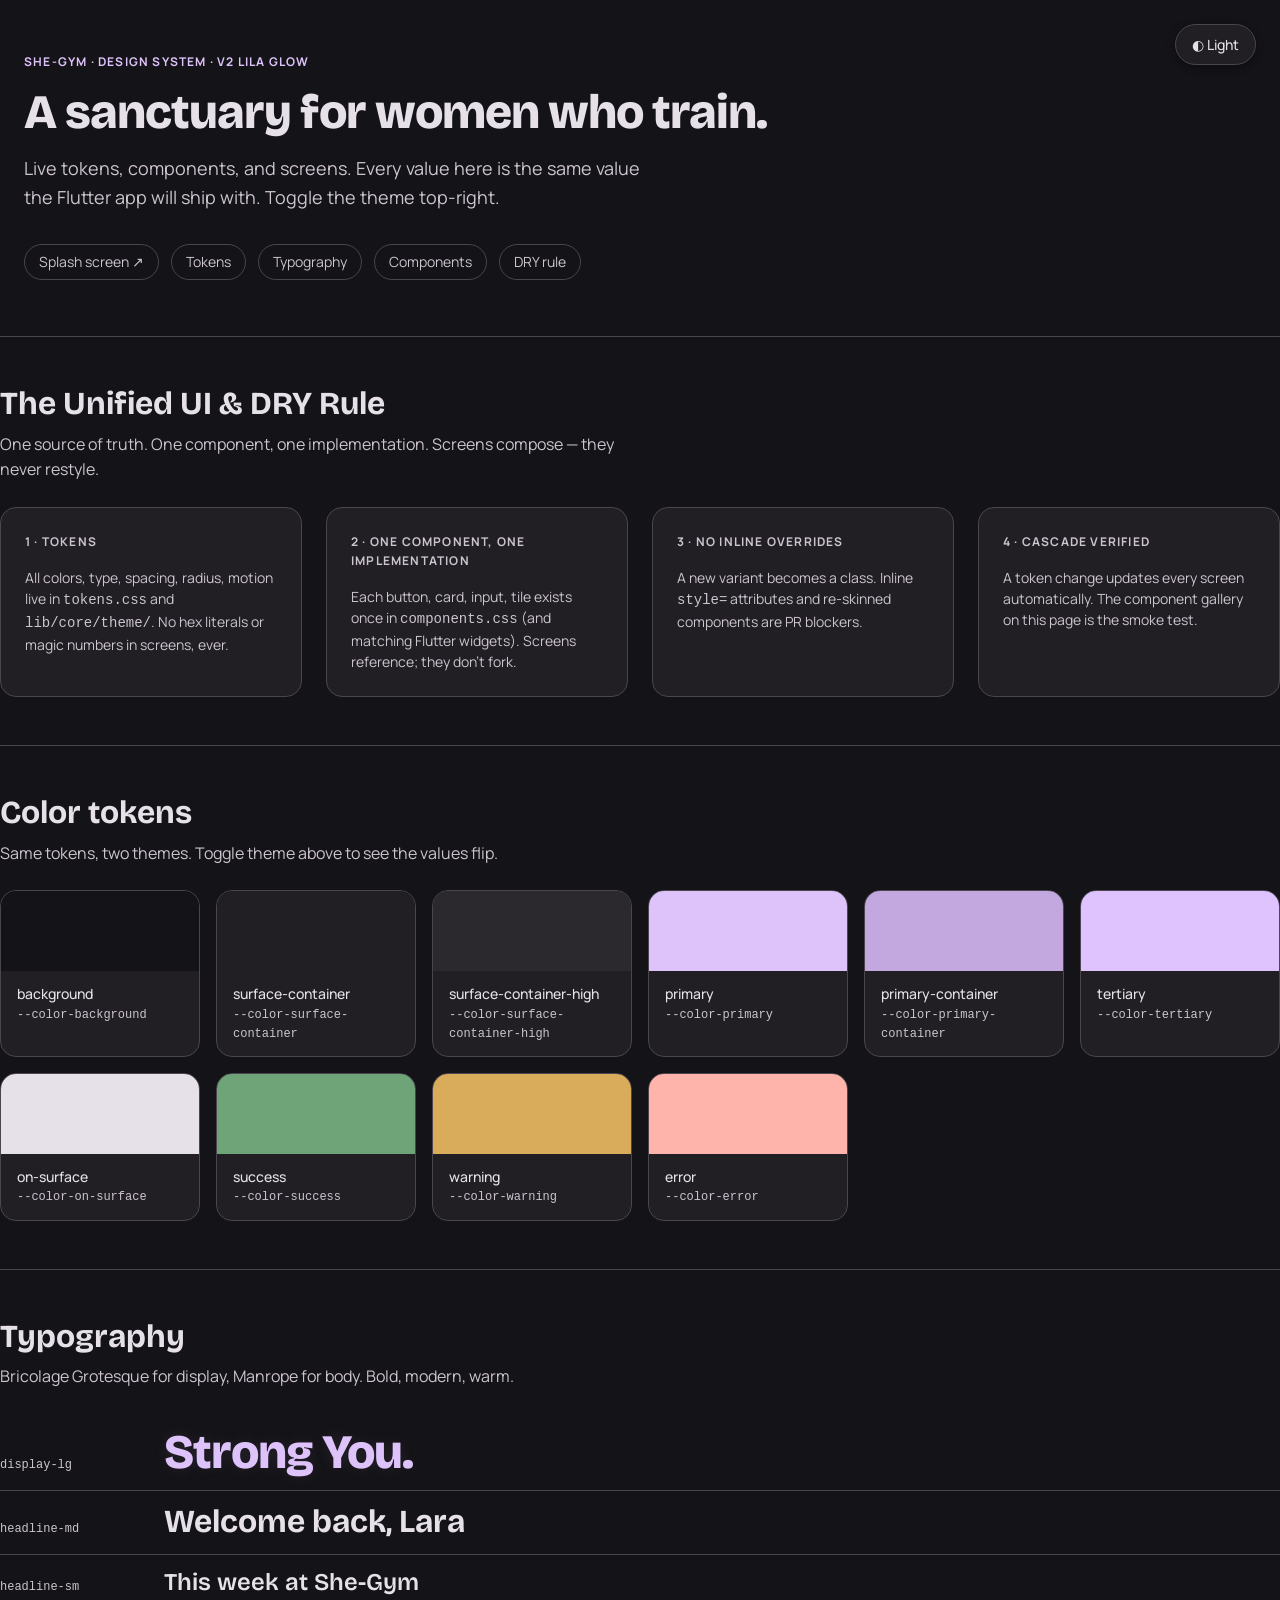
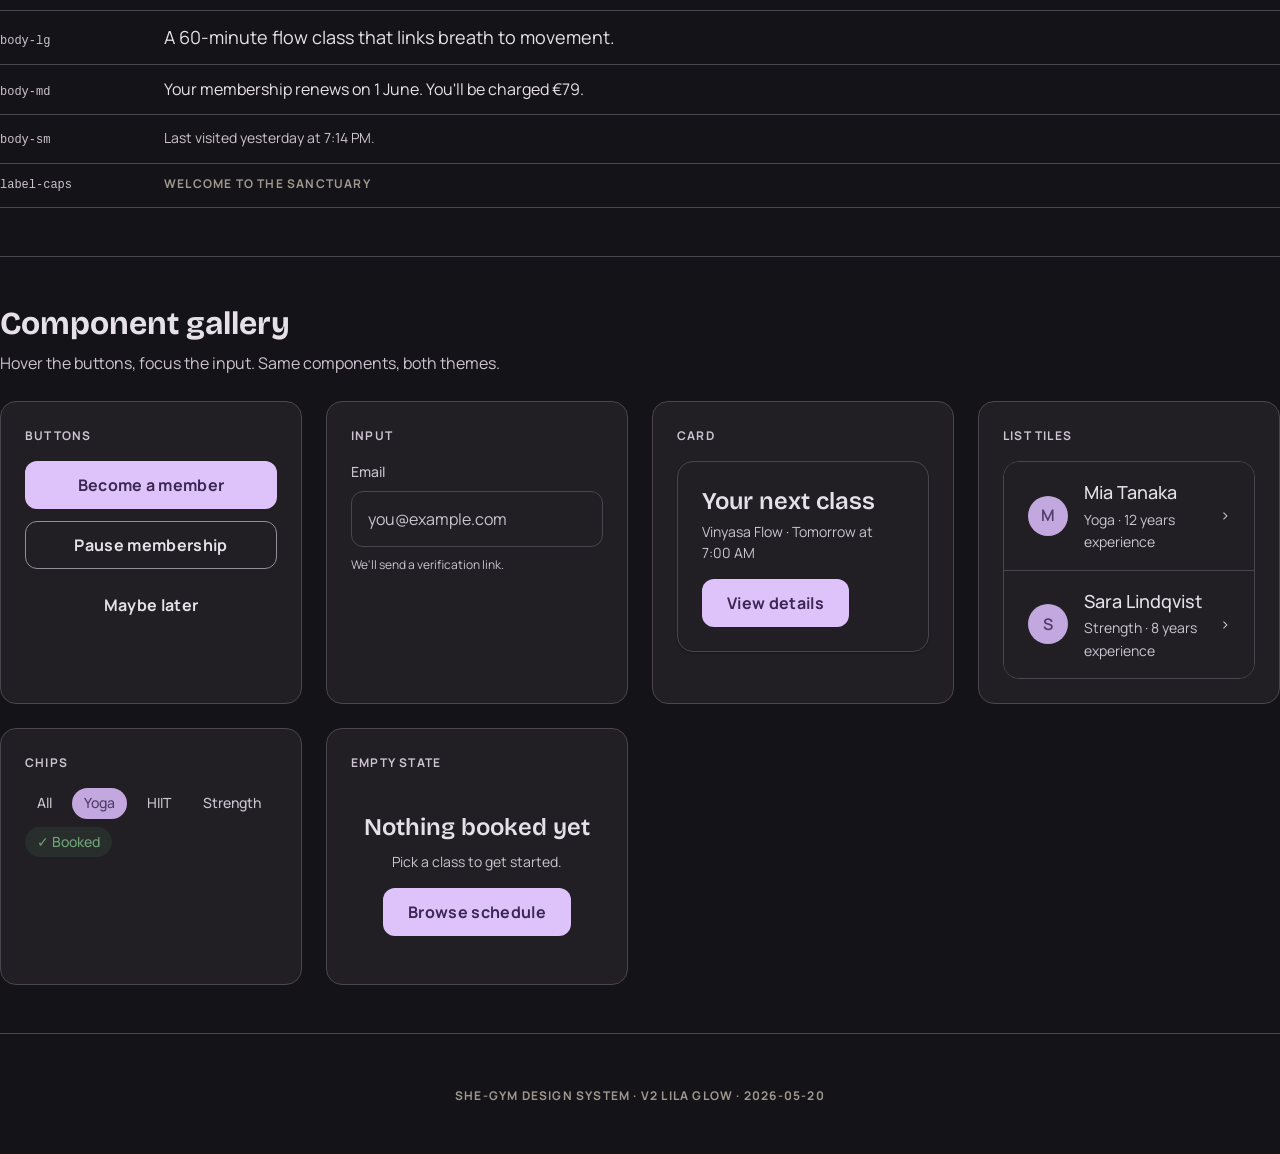
==== commit 1264d87e: "v2 Lila Glow: tokens.css + components.css + splash.html, DRY rule" ====
--- a/index.html
+++ b/index.html
@@ -1,922 +1,177 @@
 <!doctype html>
-<html lang="en">
+<html lang="en" data-theme="dark">
 <head>
-<meta charset="utf-8" />
-<meta name="viewport" content="width=device-width,initial-scale=1" />
-<title>She-Gym — Claude-Inspired Design Preview</title>
-<link rel="preconnect" href="https://fonts.googleapis.com">
-<link rel="preconnect" href="https://fonts.gstatic.com" crossorigin>
-<link href="https://fonts.googleapis.com/css2?family=Inter:wght@400;500;600&family=Source+Serif+4:wght@400;600&display=swap" rel="stylesheet">
-<style>
-  /* ===== Design Tokens (Claude-Inspired v1) ===== */
-  :root {
-    /* Light theme */
-    --surface: #FAF7F2;
-    --surface-raised: #FFFFFF;
-    --surface-sunken: #F2EEE5;
-    --border: #E5DFD2;
-    --border-strong: #CDC4B3;
-    --text-primary: #2A2622;
-    --text-secondary: #6E6457;
-    --text-tertiary: #9A9082;
-    --text-inverse: #FAF7F2;
-    --accent: #7E5BB8;
-    --accent-hover: #6B49A3;
-    --accent-surface: #F0EAFA;
-    --accent-on: #FFFFFF;
-    --success: #4A7C59;
-    --warning: #C9963D;
-    --error: #B85450;
-    --info: #5B7FA8;
-
-    /* Typography */
-    --font-serif: 'Source Serif 4', Georgia, serif;
-    --font-sans: 'Inter', -apple-system, BlinkMacSystemFont, sans-serif;
-
-    /* Spacing */
-    --space-1: 4px;
-    --space-2: 8px;
-    --space-3: 12px;
-    --space-4: 16px;
-    --space-5: 24px;
-    --space-6: 32px;
-    --space-7: 48px;
-    --space-8: 64px;
-    --space-9: 96px;
-
-    /* Radius */
-    --radius-xs: 4px;
-    --radius-sm: 8px;
-    --radius-md: 12px;
-    --radius-lg: 16px;
-    --radius-xl: 24px;
-    --radius-full: 9999px;
-
-    /* Elevation */
-    --elev-1: 0 1px 2px rgba(20,15,10,0.04);
-    --elev-2: 0 2px 8px rgba(20,15,10,0.06);
-    --elev-3: 0 8px 24px rgba(20,15,10,0.08);
-
-    /* Motion */
-    --motion-quick: 150ms;
-    --motion-default: 250ms;
-    --easing: cubic-bezier(0.2, 0.0, 0.0, 1.0);
-  }
-
-  [data-theme="dark"] {
-    --surface: #1A1714;
-    --surface-raised: #25211D;
-    --surface-sunken: #14110F;
-    --border: #353029;
-    --border-strong: #4A4338;
-    --text-primary: #F5F1EA;
-    --text-secondary: #B5AC9F;
-    --text-tertiary: #7A7268;
-    --text-inverse: #1A1714;
-    --accent: #9B7CD4;
-    --accent-hover: #B197E0;
-    --accent-surface: #2A2438;
-    --accent-on: #1A1714;
-    --success: #6FA378;
-    --warning: #D9AC5C;
-    --error: #D17774;
-    --info: #7BA0CC;
-    --elev-1: 0 1px 2px rgba(0,0,0,0.3);
-    --elev-2: 0 2px 8px rgba(0,0,0,0.4);
-    --elev-3: 0 8px 24px rgba(0,0,0,0.5);
-  }
-
-  /* ===== Base ===== */
-  * { box-sizing: border-box; margin: 0; padding: 0; }
-  html { scroll-behavior: smooth; }
-  body {
-    font-family: var(--font-sans);
-    font-size: 15px;
-    line-height: 24px;
-    color: var(--text-primary);
-    background: var(--surface);
-    transition: background var(--motion-default) var(--easing), color var(--motion-default) var(--easing);
-    font-feature-settings: 'cv11', 'ss01';
-    -webkit-font-smoothing: antialiased;
-  }
-
-  /* ===== Outer page layout ===== */
-  .page-header {
-    padding: var(--space-7) var(--space-6) var(--space-5);
-    max-width: 1280px;
-    margin: 0 auto;
-  }
-  .page-title {
-    font-family: var(--font-serif);
-    font-size: 40px;
-    line-height: 48px;
-    font-weight: 600;
-    color: var(--text-primary);
-    margin-bottom: var(--space-3);
-  }
-  .page-subtitle {
-    font-size: 17px;
-    line-height: 26px;
-    color: var(--text-secondary);
-    max-width: 640px;
-  }
-  .theme-toggle {
-    position: fixed;
-    top: var(--space-5);
-    right: var(--space-5);
-    z-index: 100;
-    background: var(--surface-raised);
-    border: 1px solid var(--border);
-    color: var(--text-primary);
-    padding: 10px 16px;
-    border-radius: var(--radius-full);
-    font-family: var(--font-sans);
-    font-weight: 500;
-    font-size: 14px;
-    cursor: pointer;
-    box-shadow: var(--elev-2);
-    transition: background var(--motion-quick) var(--easing);
-  }
-  .theme-toggle:hover { background: var(--surface-sunken); }
-
-  .nav {
-    max-width: 1280px;
-    margin: 0 auto;
-    padding: 0 var(--space-6) var(--space-6);
-    display: flex;
-    flex-wrap: wrap;
-    gap: var(--space-3);
-  }
-  .nav a {
-    color: var(--text-secondary);
-    text-decoration: none;
-    font-size: 14px;
-    padding: 6px 14px;
-    border-radius: var(--radius-full);
-    border: 1px solid var(--border);
-    transition: all var(--motion-quick) var(--easing);
-  }
-  .nav a:hover { color: var(--text-primary); border-color: var(--border-strong); background: var(--surface-sunken); }
-
-  .section {
-    max-width: 1280px;
-    margin: 0 auto;
-    padding: var(--space-7) var(--space-6);
-    border-top: 1px solid var(--border);
-  }
-  .section-title {
-    font-family: var(--font-serif);
-    font-size: 28px;
-    line-height: 36px;
-    font-weight: 600;
-    margin-bottom: var(--space-2);
-  }
-  .section-lede {
-    color: var(--text-secondary);
-    margin-bottom: var(--space-6);
-    max-width: 640px;
-  }
-
-  /* ===== Token gallery ===== */
-  .swatch-grid {
-    display: grid;
-    grid-template-columns: repeat(auto-fill, minmax(200px, 1fr));
-    gap: var(--space-4);
-  }
-  .swatch {
-    border-radius: var(--radius-lg);
-    overflow: hidden;
-    border: 1px solid var(--border);
-    background: var(--surface-raised);
-  }
-  .swatch-chip { height: 80px; }
-  .swatch-meta { padding: var(--space-3) var(--space-4); }
-  .swatch-name { font-weight: 500; font-size: 14px; }
-  .swatch-hex { font-family: 'SF Mono', Menlo, monospace; font-size: 12px; color: var(--text-tertiary); }
-
-  /* Typography gallery */
-  .type-row { padding: var(--space-3) 0; border-bottom: 1px solid var(--border); display: grid; grid-template-columns: 120px 1fr; gap: var(--space-4); align-items: baseline; }
-  .type-label { font-family: 'SF Mono', Menlo, monospace; font-size: 12px; color: var(--text-tertiary); }
-  .display-l { font-family: var(--font-serif); font-size: 40px; line-height: 48px; font-weight: 600; }
-  .display-m { font-family: var(--font-serif); font-size: 32px; line-height: 40px; font-weight: 600; }
-  .display-s { font-family: var(--font-serif); font-size: 28px; line-height: 36px; font-weight: 600; }
-  .heading-l { font-family: var(--font-serif); font-size: 24px; line-height: 32px; font-weight: 400; }
-  .heading-m { font-size: 20px; line-height: 28px; font-weight: 600; }
-  .heading-s { font-size: 18px; line-height: 26px; font-weight: 600; }
-  .body-l { font-size: 17px; line-height: 26px; }
-  .body-m { font-size: 15px; line-height: 24px; }
-  .body-s { font-size: 13px; line-height: 20px; }
-  .label-m { font-size: 14px; line-height: 20px; font-weight: 500; }
-  .caption { font-size: 12px; line-height: 16px; }
-
-  /* ===== Component gallery ===== */
-  .comp-grid {
-    display: grid;
-    grid-template-columns: repeat(auto-fill, minmax(280px, 1fr));
-    gap: var(--space-5);
-  }
-  .comp-card {
-    background: var(--surface-raised);
-    border: 1px solid var(--border);
-    border-radius: var(--radius-lg);
-    padding: var(--space-5);
-    box-shadow: var(--elev-1);
-  }
-  .comp-title { font-size: 13px; color: var(--text-tertiary); font-weight: 500; text-transform: uppercase; letter-spacing: 0.04em; margin-bottom: var(--space-4); }
-  .comp-stack > * + * { margin-top: var(--space-3); }
-
-  /* ===== She-Gym component classes ===== */
-  .btn {
-    display: inline-flex;
-    align-items: center;
-    justify-content: center;
-    gap: var(--space-2);
-    height: 48px;
-    padding: 0 20px;
-    border-radius: var(--radius-md);
-    font-family: var(--font-sans);
-    font-size: 14px;
-    font-weight: 500;
-    letter-spacing: 0.01em;
-    border: none;
-    cursor: pointer;
-    transition: background var(--motion-quick) var(--easing), transform var(--motion-quick) var(--easing);
-    text-decoration: none;
-    white-space: nowrap;
-  }
-  .btn-primary { background: var(--accent); color: var(--accent-on); }
-  .btn-primary:hover { background: var(--accent-hover); }
-  .btn-primary:active { transform: scale(0.98); }
-  .btn-secondary { background: transparent; color: var(--text-primary); border: 1px solid var(--border-strong); }
-  .btn-secondary:hover { background: var(--surface-sunken); }
-  .btn-ghost { background: transparent; color: var(--text-primary); }
-  .btn-ghost:hover { background: var(--surface-sunken); }
-  .btn-full { width: 100%; }
-  .btn-lg { height: 56px; padding: 0 24px; font-size: 15px; }
-
-  .input {
-    width: 100%;
-    height: 56px;
-    background: var(--surface-sunken);
-    border: 1px solid var(--border);
-    border-radius: var(--radius-md);
-    padding: 0 16px;
-    font-family: var(--font-sans);
-    font-size: 15px;
-    color: var(--text-primary);
-    transition: border-color var(--motion-quick) var(--easing);
-  }
-  .input:focus { outline: none; border: 2px solid var(--accent); padding: 0 15px; }
-  .input::placeholder { color: var(--text-tertiary); }
-  .field-label { font-size: 14px; font-weight: 500; color: var(--text-secondary); margin-bottom: var(--space-2); display: block; }
-  .field-help { font-size: 12px; color: var(--text-tertiary); margin-top: var(--space-2); }
-
-  .card {
-    background: var(--surface-raised);
-    border-radius: var(--radius-lg);
-    padding: 20px;
-    box-shadow: var(--elev-2);
-    border: 1px solid var(--border);
-  }
-
-  .list-tile {
-    display: flex;
-    align-items: center;
-    gap: var(--space-4);
-    padding: 16px 20px;
-    min-height: 64px;
-    background: var(--surface-raised);
-    border-bottom: 1px solid var(--border);
-    text-decoration: none;
-    color: inherit;
-  }
-  .list-tile:last-child { border-bottom: none; }
-  .list-tile-avatar { width: 40px; height: 40px; border-radius: var(--radius-full); background: var(--accent-surface); color: var(--accent); display: flex; align-items: center; justify-content: center; font-weight: 600; flex-shrink: 0; }
-  .list-tile-text { flex: 1; min-width: 0; }
-  .list-tile-title { font-size: 17px; font-weight: 500; }
-  .list-tile-subtitle { font-size: 13px; color: var(--text-secondary); margin-top: 2px; }
-  .list-tile-trail { color: var(--text-tertiary); }
-
-  .chip {
-    display: inline-flex;
-    align-items: center;
-    padding: 6px 12px;
-    border-radius: var(--radius-full);
-    background: var(--surface-sunken);
-    color: var(--text-secondary);
-    font-size: 13px;
-    font-weight: 500;
-    border: 1px solid transparent;
-  }
-  .chip-active { background: var(--accent-surface); color: var(--accent); }
-  .chip-success { background: rgba(74,124,89,0.12); color: var(--success); }
-
-  .pill-day {
-    display: flex;
-    flex-direction: column;
-    align-items: center;
-    justify-content: center;
-    min-width: 56px;
-    height: 72px;
-    border-radius: var(--radius-lg);
-    background: var(--surface-sunken);
-    color: var(--text-secondary);
-    border: 1px solid transparent;
-    cursor: pointer;
-    transition: all var(--motion-quick) var(--easing);
-    flex-shrink: 0;
-  }
-  .pill-day-active { background: var(--accent); color: var(--accent-on); }
-  .pill-day-num { font-size: 20px; font-weight: 600; font-family: var(--font-serif); }
-  .pill-day-label { font-size: 11px; text-transform: uppercase; letter-spacing: 0.05em; margin-top: 2px; }
-
-  .capacity-bar { height: 4px; background: var(--surface-sunken); border-radius: var(--radius-full); overflow: hidden; }
-  .capacity-bar-fill { height: 100%; background: var(--accent); border-radius: var(--radius-full); transition: width var(--motion-default) var(--easing); }
-
-  /* ===== Phone frames ===== */
-  .phones {
-    display: grid;
-    grid-template-columns: repeat(auto-fill, minmax(340px, 1fr));
-    gap: var(--space-7);
-    justify-items: center;
-  }
-  .phone {
-    width: 340px;
-    height: 720px;
-    border-radius: 42px;
-    background: var(--surface);
-    border: 8px solid #2A2622;
-    box-shadow: var(--elev-3);
-    overflow: hidden;
-    position: relative;
-    display: flex;
-    flex-direction: column;
-  }
-  [data-theme="dark"] .phone { border-color: #4A4338; }
-  .phone-notch {
-    position: absolute;
-    top: 8px;
-    left: 50%;
-    transform: translateX(-50%);
-    width: 100px;
-    height: 24px;
-    background: #2A2622;
-    border-radius: 12px;
-    z-index: 10;
-  }
-  [data-theme="dark"] .phone-notch { background: #4A4338; }
-  .status-bar {
-    height: 44px;
-    display: flex;
-    justify-content: space-between;
-    align-items: center;
-    padding: 0 var(--space-5);
-    font-size: 13px;
-    font-weight: 600;
-  }
-  .phone-body { flex: 1; overflow-y: auto; padding-bottom: var(--space-6); }
-  .phone-caption { text-align: center; margin-top: var(--space-4); font-size: 13px; color: var(--text-tertiary); font-weight: 500; }
-
-  /* App bar inside phone */
-  .app-bar {
-    padding: var(--space-3) var(--space-5) var(--space-2);
-    display: flex;
-    align-items: center;
-    justify-content: space-between;
-  }
-  .app-bar-title { font-family: var(--font-serif); font-size: 22px; font-weight: 400; }
-  .icon-btn {
-    width: 40px; height: 40px;
-    border-radius: var(--radius-full);
-    border: 1px solid var(--border);
-    background: var(--surface-raised);
-    color: var(--text-primary);
-    display: flex; align-items: center; justify-content: center;
-    cursor: pointer;
-  }
-
-  /* Bottom nav */
-  .bottom-nav {
-    display: flex;
-    justify-content: space-around;
-    padding: var(--space-2) var(--space-5) var(--space-4);
-    border-top: 1px solid var(--border);
-    background: var(--surface);
-  }
-  .bottom-nav-item {
-    display: flex; flex-direction: column; align-items: center; gap: 4px;
-    color: var(--text-tertiary);
-    font-size: 11px;
-    font-weight: 500;
-    padding: var(--space-2);
-  }
-  .bottom-nav-item.active { color: var(--accent); }
-  .bottom-nav-item-icon { font-size: 22px; }
-
-  /* Welcome */
-  .welcome { padding: var(--space-7) var(--space-5) var(--space-5); display: flex; flex-direction: column; height: 100%; }
-  .welcome-logo { width: 72px; height: 72px; border-radius: var(--radius-xl); background: var(--accent-surface); display: flex; align-items: center; justify-content: center; color: var(--accent); font-family: var(--font-serif); font-size: 36px; font-weight: 600; margin-bottom: var(--space-6); }
-  .welcome-title { font-family: var(--font-serif); font-size: 36px; line-height: 44px; font-weight: 600; margin-bottom: var(--space-4); }
-  .welcome-body { font-size: 17px; line-height: 26px; color: var(--text-secondary); margin-bottom: var(--space-7); }
-  .welcome-cta-stack { margin-top: auto; display: flex; flex-direction: column; gap: var(--space-3); }
-
-  /* Home screen */
-  .home { padding: var(--space-2) var(--space-5) var(--space-6); }
-  .greeting { font-family: var(--font-serif); font-size: 28px; line-height: 36px; font-weight: 600; margin: var(--space-3) 0 var(--space-2); }
-  .greeting-sub { color: var(--text-secondary); font-size: 14px; margin-bottom: var(--space-6); }
-  .enter-club {
-    background: linear-gradient(135deg, var(--accent), var(--accent-hover));
-    border-radius: var(--radius-xl);
-    padding: var(--space-6) var(--space-5);
-    color: var(--accent-on);
-    box-shadow: var(--elev-2);
-    margin-bottom: var(--space-6);
-    cursor: pointer;
-  }
-  .enter-club-label { font-size: 13px; font-weight: 500; opacity: 0.8; text-transform: uppercase; letter-spacing: 0.05em; }
-  .enter-club-title { font-family: var(--font-serif); font-size: 28px; line-height: 36px; font-weight: 600; margin: var(--space-2) 0 var(--space-4); }
-  .enter-club-hint { display: flex; align-items: center; gap: var(--space-2); font-size: 14px; opacity: 0.9; }
-  .nfc-icon { width: 36px; height: 36px; border-radius: var(--radius-full); background: rgba(255,255,255,0.18); display: flex; align-items: center; justify-content: center; }
-
-  .section-head { display: flex; align-items: baseline; justify-content: space-between; margin-bottom: var(--space-3); }
-  .section-head h3 { font-size: 16px; font-weight: 600; }
-  .section-head a { font-size: 13px; color: var(--accent); text-decoration: none; }
-
-  .upcoming-card { padding: var(--space-5); margin-bottom: var(--space-5); }
-  .upcoming-time { color: var(--accent); font-weight: 600; font-size: 13px; letter-spacing: 0.05em; text-transform: uppercase; }
-  .upcoming-title { font-family: var(--font-serif); font-size: 22px; font-weight: 600; margin: var(--space-2) 0; }
-  .upcoming-meta { color: var(--text-secondary); font-size: 14px; margin-bottom: var(--space-4); }
-
-  .stat-row { display: grid; grid-template-columns: 1fr 1fr; gap: var(--space-3); }
-  .stat { padding: var(--space-4); background: var(--surface-sunken); border-radius: var(--radius-lg); }
-  .stat-num { font-family: var(--font-serif); font-size: 28px; font-weight: 600; line-height: 1; }
-  .stat-label { font-size: 12px; color: var(--text-tertiary); margin-top: 6px; text-transform: uppercase; letter-spacing: 0.05em; font-weight: 500; }
-
-  /* Schedule */
-  .day-pills { display: flex; gap: var(--space-2); padding: var(--space-4) var(--space-5); overflow-x: auto; }
-  .schedule-list { padding: 0 var(--space-5); }
-  .class-row { padding: var(--space-4) 0; border-bottom: 1px solid var(--border); display: grid; grid-template-columns: 56px 1fr auto; gap: var(--space-4); align-items: center; }
-  .class-row:last-child { border-bottom: none; }
-  .class-time { font-family: var(--font-serif); font-size: 20px; font-weight: 600; color: var(--text-primary); }
-  .class-time-end { font-size: 11px; color: var(--text-tertiary); margin-top: 2px; }
-  .class-name { font-size: 16px; font-weight: 600; margin-bottom: 2px; }
-  .class-instructor { font-size: 13px; color: var(--text-secondary); margin-bottom: 8px; }
-  .capacity-text { font-size: 11px; color: var(--text-tertiary); margin-top: 4px; }
-  .book-btn {
-    border: 1px solid var(--border-strong);
-    background: transparent;
-    color: var(--text-primary);
-    padding: 8px 16px;
-    border-radius: var(--radius-full);
-    font-size: 13px;
-    font-weight: 500;
-    cursor: pointer;
-  }
-  .book-btn-full { background: var(--accent); color: var(--accent-on); border-color: var(--accent); }
-
-  /* Class detail */
-  .detail-hero {
-    background: linear-gradient(160deg, var(--accent-surface), var(--surface));
-    padding: var(--space-6) var(--space-5);
-  }
-  .detail-back { display: inline-flex; align-items: center; gap: 6px; color: var(--text-secondary); text-decoration: none; font-size: 14px; margin-bottom: var(--space-5); }
-  .detail-category { color: var(--accent); font-size: 12px; font-weight: 600; letter-spacing: 0.08em; text-transform: uppercase; }
-  .detail-title { font-family: var(--font-serif); font-size: 32px; line-height: 40px; font-weight: 600; margin: var(--space-2) 0 var(--space-4); }
-  .detail-meta { display: flex; flex-wrap: wrap; gap: var(--space-2); }
-  .detail-body-wrap { padding: var(--space-5); }
-  .detail-instructor { display: flex; align-items: center; gap: var(--space-3); padding: var(--space-4) 0; border-bottom: 1px solid var(--border); margin-bottom: var(--space-4); }
-  .instructor-avatar { width: 48px; height: 48px; border-radius: var(--radius-full); background: var(--accent-surface); color: var(--accent); display: flex; align-items: center; justify-content: center; font-weight: 600; font-size: 18px; }
-  .detail-desc { color: var(--text-secondary); font-size: 15px; line-height: 24px; margin-bottom: var(--space-6); }
-  .detail-foot {
-    border-top: 1px solid var(--border);
-    padding: var(--space-4) var(--space-5);
-    background: var(--surface);
-  }
-  .detail-policy { font-size: 12px; color: var(--text-tertiary); margin-top: var(--space-2); text-align: center; }
-
-  /* Profile */
-  .profile-head { padding: var(--space-6) var(--space-5) var(--space-4); text-align: center; }
-  .profile-avatar { width: 88px; height: 88px; border-radius: var(--radius-full); background: var(--accent-surface); color: var(--accent); display: inline-flex; align-items: center; justify-content: center; font-family: var(--font-serif); font-size: 36px; font-weight: 600; margin-bottom: var(--space-4); }
-  .profile-name { font-family: var(--font-serif); font-size: 24px; font-weight: 600; }
-  .profile-since { font-size: 13px; color: var(--text-tertiary); margin-top: var(--space-1); }
-  .profile-nfc {
-    margin: var(--space-5) var(--space-5) var(--space-5);
-    padding: var(--space-5);
-    border-radius: var(--radius-xl);
-    background: var(--surface-sunken);
-    display: flex; align-items: center; gap: var(--space-4);
-  }
-  .profile-nfc-icon { width: 48px; height: 48px; border-radius: var(--radius-full); background: var(--accent-surface); color: var(--accent); display: flex; align-items: center; justify-content: center; font-size: 22px; }
-  .profile-nfc-text { flex: 1; }
-  .profile-nfc-label { font-size: 12px; color: var(--text-tertiary); text-transform: uppercase; letter-spacing: 0.05em; font-weight: 500; }
-  .profile-nfc-value { font-family: var(--font-serif); font-size: 18px; font-weight: 600; margin-top: 2px; }
-  .settings-list { background: var(--surface-raised); margin: 0 var(--space-5); border-radius: var(--radius-lg); overflow: hidden; border: 1px solid var(--border); }
-
-  /* Voice & tone examples */
-  .vt-row { display: grid; grid-template-columns: 1fr 1fr; gap: var(--space-4); padding: var(--space-4) 0; border-bottom: 1px solid var(--border); }
-  .vt-bad, .vt-good { padding: var(--space-3); border-radius: var(--radius-md); font-size: 14px; }
-  .vt-bad { background: rgba(184,84,80,0.08); color: var(--text-secondary); text-decoration: line-through; text-decoration-color: var(--error); }
-  .vt-good { background: rgba(74,124,89,0.08); color: var(--text-primary); }
-
-  /* Footer */
-  .footer { text-align: center; padding: var(--space-7) var(--space-5); color: var(--text-tertiary); font-size: 13px; border-top: 1px solid var(--border); margin-top: var(--space-7); }
-  .footer a { color: var(--accent); }
-</style>
+  <meta charset="utf-8" />
+  <meta name="viewport" content="width=device-width,initial-scale=1" />
+  <title>She-Gym — Design System (Lila Glow v2)</title>
+  <link rel="preconnect" href="https://fonts.googleapis.com">
+  <link rel="preconnect" href="https://fonts.gstatic.com" crossorigin>
+  <link href="https://fonts.googleapis.com/css2?family=Bricolage+Grotesque:wght@600;700;800&family=Manrope:wght@400;500;700&display=swap" rel="stylesheet">
+  <link rel="stylesheet" href="tokens.css">
+  <link rel="stylesheet" href="components.css">
 </head>
 <body>
 
-<button class="theme-toggle" onclick="toggleTheme()" id="theme-btn">◐ Dark theme</button>
+<button class="theme-toggle" onclick="toggleTheme()" id="theme-btn">◐ Light</button>
 
-<header class="page-header">
-  <div style="font-family: var(--font-sans); font-size: 12px; font-weight: 600; letter-spacing: 0.12em; text-transform: uppercase; color: var(--accent); margin-bottom: var(--space-3);">She-Gym · Design Preview · v1</div>
-  <h1 class="page-title">A calm, premium fitness app — in Claude's design language.</h1>
-  <p class="page-subtitle">Concrete tokens, components, and screens for review. Toggle the dark theme top-right. Each screen below is rendered with the same live tokens that will land in the Flutter codebase.</p>
+<header class="container" style="padding-top: var(--space-7); padding-bottom: var(--space-5);">
+  <span class="label-caps text-primary">She-Gym · Design System · v2 Lila Glow</span>
+  <h1 class="display-lg text-on-surface" style="margin-top: var(--space-3);">A sanctuary for women who train.</h1>
+  <p class="body-lg text-on-surface-variant" style="max-width: 640px; margin-top: var(--space-4);">
+    Live tokens, components, and screens. Every value here is the same value the Flutter app will ship with. Toggle the theme top-right.
+  </p>
+
+  <nav class="nav-pills" style="margin-top: var(--space-6);">
+    <a class="nav-pill" href="splash.html">Splash screen ↗</a>
+    <a class="nav-pill" href="#tokens">Tokens</a>
+    <a class="nav-pill" href="#type">Typography</a>
+    <a class="nav-pill" href="#components">Components</a>
+    <a class="nav-pill" href="#rule">DRY rule</a>
+  </nav>
 </header>
 
-<nav class="nav">
-  <a href="#colors">Colors</a>
-  <a href="#type">Typography</a>
-  <a href="#components">Components</a>
-  <a href="#screens">Screens</a>
-  <a href="#voice">Voice &amp; tone</a>
-</nav>
-
-<!-- ===== COLORS ===== -->
-<section class="section" id="colors">
-  <h2 class="section-title">Color tokens</h2>
-  <p class="section-lede">Warm cream surfaces, warm-brown text, restrained violet accent. Same tokens flip cleanly between light and dark.</p>
-  <div class="swatch-grid">
-    <div class="swatch"><div class="swatch-chip" style="background: var(--surface);"></div><div class="swatch-meta"><div class="swatch-name">surface</div><div class="swatch-hex" id="hex-surface">#FAF7F2</div></div></div>
-    <div class="swatch"><div class="swatch-chip" style="background: var(--surface-raised); border-bottom: 1px solid var(--border);"></div><div class="swatch-meta"><div class="swatch-name">surface-raised</div><div class="swatch-hex">#FFFFFF / #25211D</div></div></div>
-    <div class="swatch"><div class="swatch-chip" style="background: var(--surface-sunken);"></div><div class="swatch-meta"><div class="swatch-name">surface-sunken</div><div class="swatch-hex">#F2EEE5 / #14110F</div></div></div>
-    <div class="swatch"><div class="swatch-chip" style="background: var(--text-primary);"></div><div class="swatch-meta"><div class="swatch-name">text-primary</div><div class="swatch-hex">#2A2622 / #F5F1EA</div></div></div>
-    <div class="swatch"><div class="swatch-chip" style="background: var(--text-secondary);"></div><div class="swatch-meta"><div class="swatch-name">text-secondary</div><div class="swatch-hex">#6E6457 / #B5AC9F</div></div></div>
-    <div class="swatch"><div class="swatch-chip" style="background: var(--accent);"></div><div class="swatch-meta"><div class="swatch-name">accent</div><div class="swatch-hex">#7E5BB8 / #9B7CD4</div></div></div>
-    <div class="swatch"><div class="swatch-chip" style="background: var(--accent-surface);"></div><div class="swatch-meta"><div class="swatch-name">accent-surface</div><div class="swatch-hex">#F0EAFA / #2A2438</div></div></div>
-    <div class="swatch"><div class="swatch-chip" style="background: var(--success);"></div><div class="swatch-meta"><div class="swatch-name">success</div><div class="swatch-hex">#4A7C59 / #6FA378</div></div></div>
-    <div class="swatch"><div class="swatch-chip" style="background: var(--warning);"></div><div class="swatch-meta"><div class="swatch-name">warning</div><div class="swatch-hex">#C9963D / #D9AC5C</div></div></div>
-    <div class="swatch"><div class="swatch-chip" style="background: var(--error);"></div><div class="swatch-meta"><div class="swatch-name">error</div><div class="swatch-hex">#B85450 / #D17774</div></div></div>
+<!-- ============== DRY rule ============== -->
+<section class="container section" id="rule">
+  <div class="section-header">
+    <h2 class="headline-md">The Unified UI &amp; DRY Rule</h2>
+    <p class="section-lede body-md">One source of truth. One component, one implementation. Screens compose — they never restyle.</p>
+  </div>
+  <div class="comp-grid">
+    <div class="comp-card">
+      <div class="comp-card__title">1 · Tokens</div>
+      <p class="body-sm text-on-surface-variant">All colors, type, spacing, radius, motion live in <code>tokens.css</code> and <code>lib/core/theme/</code>. No hex literals or magic numbers in screens, ever.</p>
+    </div>
+    <div class="comp-card">
+      <div class="comp-card__title">2 · One component, one implementation</div>
+      <p class="body-sm text-on-surface-variant">Each button, card, input, tile exists once in <code>components.css</code> (and matching Flutter widgets). Screens reference; they don't fork.</p>
+    </div>
+    <div class="comp-card">
+      <div class="comp-card__title">3 · No inline overrides</div>
+      <p class="body-sm text-on-surface-variant">A new variant becomes a class. Inline <code>style=</code> attributes and re-skinned components are PR blockers.</p>
+    </div>
+    <div class="comp-card">
+      <div class="comp-card__title">4 · Cascade verified</div>
+      <p class="body-sm text-on-surface-variant">A token change updates every screen automatically. The component gallery on this page is the smoke test.</p>
+    </div>
   </div>
 </section>
 
-<!-- ===== TYPOGRAPHY ===== -->
-<section class="section" id="type">
-  <h2 class="section-title">Typography</h2>
-  <p class="section-lede">Source Serif 4 for headlines (editorial, warm). Inter for body (clean, readable). Tabular figures for schedules and prices.</p>
-  <div class="type-row"><div class="type-label">display-l 40/48</div><div class="display-l">Don't dream of it. Train for it.</div></div>
-  <div class="type-row"><div class="type-label">display-m 32/40</div><div class="display-m">Welcome back, Lara</div></div>
-  <div class="type-row"><div class="type-label">display-s 28/36</div><div class="display-s">This week at She-Gym</div></div>
-  <div class="type-row"><div class="type-label">heading-l 24/32</div><div class="heading-l">Tuesday, 21 May</div></div>
-  <div class="type-row"><div class="type-label">heading-m 20/28</div><div class="heading-m">Vinyasa Flow with Mia</div></div>
-  <div class="type-row"><div class="type-label">body-l 17/26</div><div class="body-l">A 60-minute flow class that links breath to movement. Suitable for all levels.</div></div>
-  <div class="type-row"><div class="type-label">body-m 15/24</div><div class="body-m">Your membership renews on 1 June. You'll be charged €79.</div></div>
-  <div class="type-row"><div class="type-label">body-s 13/20</div><div class="body-s">Last visited yesterday at 7:14 PM.</div></div>
-  <div class="type-row"><div class="type-label">caption 12/16</div><div class="caption">Updated just now</div></div>
+<!-- ============== Tokens ============== -->
+<section class="container section" id="tokens">
+  <div class="section-header">
+    <h2 class="headline-md">Color tokens</h2>
+    <p class="section-lede body-md">Same tokens, two themes. Toggle theme above to see the values flip.</p>
+  </div>
+  <div class="swatch-grid">
+    <div class="swatch"><div class="swatch__chip" style="background: var(--color-background);"></div><div class="swatch__meta"><div class="swatch__name">background</div><div class="swatch__hex">--color-background</div></div></div>
+    <div class="swatch"><div class="swatch__chip" style="background: var(--color-surface-container);"></div><div class="swatch__meta"><div class="swatch__name">surface-container</div><div class="swatch__hex">--color-surface-container</div></div></div>
+    <div class="swatch"><div class="swatch__chip" style="background: var(--color-surface-container-high);"></div><div class="swatch__meta"><div class="swatch__name">surface-container-high</div><div class="swatch__hex">--color-surface-container-high</div></div></div>
+    <div class="swatch"><div class="swatch__chip" style="background: var(--color-primary);"></div><div class="swatch__meta"><div class="swatch__name">primary</div><div class="swatch__hex">--color-primary</div></div></div>
+    <div class="swatch"><div class="swatch__chip" style="background: var(--color-primary-container);"></div><div class="swatch__meta"><div class="swatch__name">primary-container</div><div class="swatch__hex">--color-primary-container</div></div></div>
+    <div class="swatch"><div class="swatch__chip" style="background: var(--color-tertiary);"></div><div class="swatch__meta"><div class="swatch__name">tertiary</div><div class="swatch__hex">--color-tertiary</div></div></div>
+    <div class="swatch"><div class="swatch__chip" style="background: var(--color-on-surface);"></div><div class="swatch__meta"><div class="swatch__name">on-surface</div><div class="swatch__hex">--color-on-surface</div></div></div>
+    <div class="swatch"><div class="swatch__chip" style="background: var(--color-success);"></div><div class="swatch__meta"><div class="swatch__name">success</div><div class="swatch__hex">--color-success</div></div></div>
+    <div class="swatch"><div class="swatch__chip" style="background: var(--color-warning);"></div><div class="swatch__meta"><div class="swatch__name">warning</div><div class="swatch__hex">--color-warning</div></div></div>
+    <div class="swatch"><div class="swatch__chip" style="background: var(--color-error);"></div><div class="swatch__meta"><div class="swatch__name">error</div><div class="swatch__hex">--color-error</div></div></div>
+  </div>
 </section>
 
-<!-- ===== COMPONENTS ===== -->
-<section class="section" id="components">
-  <h2 class="section-title">Component gallery</h2>
-  <p class="section-lede">Built from the same tokens. Hover the buttons; focus the input.</p>
+<!-- ============== Typography ============== -->
+<section class="container section" id="type">
+  <div class="section-header">
+    <h2 class="headline-md">Typography</h2>
+    <p class="section-lede body-md">Bricolage Grotesque for display, Manrope for body. Bold, modern, warm.</p>
+  </div>
+  <div class="type-row"><div class="type-row__label">display-lg</div><div class="display-lg text-primary text-glow">Strong You.</div></div>
+  <div class="type-row"><div class="type-row__label">headline-md</div><div class="headline-md">Welcome back, Lara</div></div>
+  <div class="type-row"><div class="type-row__label">headline-sm</div><div class="headline-sm">This week at She-Gym</div></div>
+  <div class="type-row"><div class="type-row__label">body-lg</div><div class="body-lg">A 60-minute flow class that links breath to movement.</div></div>
+  <div class="type-row"><div class="type-row__label">body-md</div><div class="body-md">Your membership renews on 1 June. You'll be charged €79.</div></div>
+  <div class="type-row"><div class="type-row__label">body-sm</div><div class="body-sm text-on-surface-variant">Last visited yesterday at 7:14 PM.</div></div>
+  <div class="type-row"><div class="type-row__label">label-caps</div><div class="label-caps text-cream-dim">Welcome to the sanctuary</div></div>
+</section>
+
+<!-- ============== Components ============== -->
+<section class="container section" id="components">
+  <div class="section-header">
+    <h2 class="headline-md">Component gallery</h2>
+    <p class="section-lede body-md">Hover the buttons, focus the input. Same components, both themes.</p>
+  </div>
   <div class="comp-grid">
 
     <div class="comp-card">
-      <div class="comp-title">Primary &amp; secondary buttons</div>
+      <div class="comp-card__title">Buttons</div>
       <div class="comp-stack">
-        <button class="btn btn-primary btn-full">Book class</button>
-        <button class="btn btn-secondary btn-full">Pause membership</button>
-        <button class="btn btn-ghost btn-full">Maybe later</button>
+        <button class="btn btn--primary btn--full">Become a member</button>
+        <button class="btn btn--secondary btn--full">Pause membership</button>
+        <button class="btn btn--ghost btn--full">Maybe later</button>
       </div>
     </div>
 
     <div class="comp-card">
-      <div class="comp-title">Text input</div>
-      <div class="comp-stack">
-        <div>
-          <label class="field-label">Email</label>
-          <input class="input" type="email" placeholder="you@example.com" />
-          <div class="field-help">We'll send a verification link.</div>
-        </div>
+      <div class="comp-card__title">Input</div>
+      <label class="field-label" for="demo-email">Email</label>
+      <input id="demo-email" class="input" type="email" placeholder="you@example.com" />
+      <div class="field-help">We'll send a verification link.</div>
+    </div>
+
+    <div class="comp-card">
+      <div class="comp-card__title">Card</div>
+      <div class="card">
+        <div class="headline-sm">Your next class</div>
+        <p class="body-sm text-on-surface-variant" style="margin-top: var(--space-1);">Vinyasa Flow · Tomorrow at 7:00 AM</p>
+        <button class="btn btn--primary" style="margin-top: var(--space-4);">View details</button>
       </div>
     </div>
 
     <div class="comp-card">
-      <div class="comp-title">Card</div>
-      <div class="card">
-        <div style="font-family: var(--font-serif); font-size: 20px; font-weight: 600;">Your next class</div>
-        <div style="color: var(--text-secondary); font-size: 14px; margin-top: 4px;">Vinyasa Flow · Tomorrow at 7:00 AM</div>
-        <button class="btn btn-primary" style="margin-top: 16px;">View details</button>
+      <div class="comp-card__title">List tiles</div>
+      <div style="background: var(--color-surface-container); border-radius: var(--radius-lg); overflow: hidden; border: 1px solid var(--color-outline-variant);">
+        <a href="#" class="list-tile">
+          <div class="list-tile__avatar">M</div>
+          <div class="list-tile__text">
+            <div class="list-tile__title">Mia Tanaka</div>
+            <div class="list-tile__subtitle">Yoga · 12 years experience</div>
+          </div>
+          <div class="list-tile__trail">›</div>
+        </a>
+        <a href="#" class="list-tile">
+          <div class="list-tile__avatar">S</div>
+          <div class="list-tile__text">
+            <div class="list-tile__title">Sara Lindqvist</div>
+            <div class="list-tile__subtitle">Strength · 8 years experience</div>
+          </div>
+          <div class="list-tile__trail">›</div>
+        </a>
       </div>
     </div>
 
     <div class="comp-card">
-      <div class="comp-title">List tiles</div>
-      <div style="background: var(--surface-raised); border-radius: var(--radius-lg); overflow: hidden; border: 1px solid var(--border);">
-        <div class="list-tile">
-          <div class="list-tile-avatar">M</div>
-          <div class="list-tile-text">
-            <div class="list-tile-title">Mia Tanaka</div>
-            <div class="list-tile-subtitle">Yoga · 12 years experience</div>
-          </div>
-          <div class="list-tile-trail">›</div>
-        </div>
-        <div class="list-tile">
-          <div class="list-tile-avatar">S</div>
-          <div class="list-tile-text">
-            <div class="list-tile-title">Sara Lindqvist</div>
-            <div class="list-tile-subtitle">Strength · 8 years experience</div>
-          </div>
-          <div class="list-tile-trail">›</div>
-        </div>
+      <div class="comp-card__title">Chips</div>
+      <div style="display: flex; flex-wrap: wrap; gap: var(--space-2);">
+        <span class="chip">All</span>
+        <span class="chip chip--active">Yoga</span>
+        <span class="chip">HIIT</span>
+        <span class="chip">Strength</span>
+        <span class="chip chip--success">✓ Booked</span>
       </div>
     </div>
 
     <div class="comp-card">
-      <div class="comp-title">Chips</div>
-      <div style="display: flex; flex-wrap: wrap; gap: 8px;">
-        <span class="chip">All categories</span>
-        <span class="chip chip-active">Yoga</span>
-        <span class="chip">HIIT</span>
-        <span class="chip">Strength</span>
-        <span class="chip chip-success">✓ Booked</span>
-      </div>
-    </div>
-
-    <div class="comp-card">
-      <div class="comp-title">Empty state</div>
-      <div style="text-align: center; padding: 24px 16px;">
-        <div style="font-family: var(--font-serif); font-size: 22px; font-weight: 600; margin-bottom: 8px;">Nothing booked yet</div>
-        <div style="color: var(--text-secondary); font-size: 14px; margin-bottom: 20px;">Pick a class to get started.</div>
-        <button class="btn btn-primary">Browse schedule</button>
+      <div class="comp-card__title">Empty state</div>
+      <div style="text-align: center; padding: var(--space-5) 0;">
+        <div class="headline-sm">Nothing booked yet</div>
+        <p class="body-sm text-on-surface-variant" style="margin: var(--space-2) 0 var(--space-4);">Pick a class to get started.</p>
+        <button class="btn btn--primary">Browse schedule</button>
       </div>
     </div>
 
   </div>
 </section>
 
-<!-- ===== SCREENS ===== -->
-<section class="section" id="screens">
-  <h2 class="section-title">App screens</h2>
-  <p class="section-lede">Five representative screens — toggle dark theme above to see both modes.</p>
-
-  <div class="phones">
-
-    <!-- Welcome -->
-    <div>
-      <div class="phone">
-        <div class="phone-notch"></div>
-        <div class="status-bar"><span>9:41</span><span>● ● ● 100%</span></div>
-        <div class="phone-body">
-          <div class="welcome">
-            <div class="welcome-logo">S</div>
-            <div class="welcome-title">A space that's yours.</div>
-            <div class="welcome-body">She-Gym is a private fitness club, designed around how you actually train. Become a member to book classes, work with a trainer, and walk in with a tap.</div>
-            <div class="welcome-cta-stack">
-              <button class="btn btn-primary btn-lg btn-full">Become a member</button>
-              <button class="btn btn-ghost btn-full">I already have an account</button>
-            </div>
-          </div>
-        </div>
-      </div>
-      <div class="phone-caption">Welcome</div>
-    </div>
-
-    <!-- Home / Dashboard -->
-    <div>
-      <div class="phone">
-        <div class="phone-notch"></div>
-        <div class="status-bar"><span>9:41</span><span>● ● ● 100%</span></div>
-        <div class="phone-body">
-          <div class="home">
-            <div class="greeting">Good morning, Lara.</div>
-            <div class="greeting-sub">Tuesday, 21 May</div>
-
-            <div class="enter-club">
-              <div class="enter-club-label">Tap to enter</div>
-              <div class="enter-club-title">Hold your wristband at the gate.</div>
-              <div class="enter-club-hint">
-                <div class="nfc-icon">⌇</div>
-                <span>NFC active · membership in good standing</span>
-              </div>
-            </div>
-
-            <div class="section-head"><h3>Up next</h3><a href="#">View schedule</a></div>
-            <div class="card upcoming-card">
-              <div class="upcoming-time">Tomorrow · 7:00 AM</div>
-              <div class="upcoming-title">Vinyasa Flow</div>
-              <div class="upcoming-meta">with Mia Tanaka · Studio A · 60 min</div>
-              <button class="btn btn-secondary btn-full">View details</button>
-            </div>
-
-            <div class="section-head"><h3>This month</h3></div>
-            <div class="stat-row">
-              <div class="stat"><div class="stat-num">12</div><div class="stat-label">Visits</div></div>
-              <div class="stat"><div class="stat-num">8</div><div class="stat-label">Classes</div></div>
-            </div>
-          </div>
-        </div>
-        <div class="bottom-nav">
-          <div class="bottom-nav-item active"><div class="bottom-nav-item-icon">●</div>Home</div>
-          <div class="bottom-nav-item"><div class="bottom-nav-item-icon">▢</div>Schedule</div>
-          <div class="bottom-nav-item"><div class="bottom-nav-item-icon">△</div>Trainers</div>
-          <div class="bottom-nav-item"><div class="bottom-nav-item-icon">○</div>Profile</div>
-        </div>
-      </div>
-      <div class="phone-caption">Home / Dashboard</div>
-    </div>
-
-    <!-- Schedule -->
-    <div>
-      <div class="phone">
-        <div class="phone-notch"></div>
-        <div class="status-bar"><span>9:41</span><span>● ● ● 100%</span></div>
-        <div class="phone-body">
-          <div class="app-bar">
-            <div class="app-bar-title">Schedule</div>
-            <div class="icon-btn">⌕</div>
-          </div>
-          <div class="day-pills">
-            <div class="pill-day"><div class="pill-day-num">20</div><div class="pill-day-label">Mon</div></div>
-            <div class="pill-day pill-day-active"><div class="pill-day-num">21</div><div class="pill-day-label">Tue</div></div>
-            <div class="pill-day"><div class="pill-day-num">22</div><div class="pill-day-label">Wed</div></div>
-            <div class="pill-day"><div class="pill-day-num">23</div><div class="pill-day-label">Thu</div></div>
-            <div class="pill-day"><div class="pill-day-num">24</div><div class="pill-day-label">Fri</div></div>
-            <div class="pill-day"><div class="pill-day-num">25</div><div class="pill-day-label">Sat</div></div>
-          </div>
-          <div class="schedule-list">
-            <div class="class-row">
-              <div><div class="class-time">07:00</div><div class="class-time-end">→ 08:00</div></div>
-              <div>
-                <div class="class-name">Vinyasa Flow</div>
-                <div class="class-instructor">Mia Tanaka · Studio A</div>
-                <div class="capacity-bar"><div class="capacity-bar-fill" style="width: 60%;"></div></div>
-                <div class="capacity-text">12 of 20 booked</div>
-              </div>
-              <button class="book-btn book-btn-full">Booked</button>
-            </div>
-            <div class="class-row">
-              <div><div class="class-time">09:30</div><div class="class-time-end">→ 10:15</div></div>
-              <div>
-                <div class="class-name">HIIT 45</div>
-                <div class="class-instructor">Sara Lindqvist · Studio B</div>
-                <div class="capacity-bar"><div class="capacity-bar-fill" style="width: 90%;"></div></div>
-                <div class="capacity-text">18 of 20 booked</div>
-              </div>
-              <button class="book-btn">Book</button>
-            </div>
-            <div class="class-row">
-              <div><div class="class-time">12:15</div><div class="class-time-end">→ 13:00</div></div>
-              <div>
-                <div class="class-name">Pilates Reformer</div>
-                <div class="class-instructor">Elena Russo · Studio A</div>
-                <div class="capacity-bar"><div class="capacity-bar-fill" style="width: 25%;"></div></div>
-                <div class="capacity-text">3 of 12 booked</div>
-              </div>
-              <button class="book-btn">Book</button>
-            </div>
-            <div class="class-row">
-              <div><div class="class-time">18:00</div><div class="class-time-end">→ 19:00</div></div>
-              <div>
-                <div class="class-name">Strength Circuit</div>
-                <div class="class-instructor">Sara Lindqvist · Studio B</div>
-                <div class="capacity-bar"><div class="capacity-bar-fill" style="width: 100%;"></div></div>
-                <div class="capacity-text" style="color: var(--warning);">Full · waitlist open</div>
-              </div>
-              <button class="book-btn">Waitlist</button>
-            </div>
-          </div>
-        </div>
-        <div class="bottom-nav">
-          <div class="bottom-nav-item"><div class="bottom-nav-item-icon">●</div>Home</div>
-          <div class="bottom-nav-item active"><div class="bottom-nav-item-icon">▢</div>Schedule</div>
-          <div class="bottom-nav-item"><div class="bottom-nav-item-icon">△</div>Trainers</div>
-          <div class="bottom-nav-item"><div class="bottom-nav-item-icon">○</div>Profile</div>
-        </div>
-      </div>
-      <div class="phone-caption">Class schedule</div>
-    </div>
-
-    <!-- Class detail -->
-    <div>
-      <div class="phone">
-        <div class="phone-notch"></div>
-        <div class="status-bar"><span>9:41</span><span>● ● ● 100%</span></div>
-        <div class="phone-body" style="padding-bottom: 0;">
-          <div class="detail-hero">
-            <a href="#" class="detail-back">← Tuesday, 21 May</a>
-            <div class="detail-category">Yoga</div>
-            <div class="detail-title">Vinyasa Flow</div>
-            <div class="detail-meta">
-              <span class="chip">60 min</span>
-              <span class="chip">All levels</span>
-              <span class="chip">Studio A</span>
-            </div>
-          </div>
-          <div class="detail-body-wrap">
-            <div class="detail-instructor">
-              <div class="instructor-avatar">M</div>
-              <div>
-                <div style="font-weight: 600;">Mia Tanaka</div>
-                <div style="font-size: 13px; color: var(--text-secondary);">Yoga · 12 years</div>
-              </div>
-            </div>
-            <p class="detail-desc">A 60-minute flowing practice that links breath to movement. Expect sun salutations, balancing poses, and a quiet closing. Bring water; mats provided.</p>
-            <div class="section-head"><h3 style="font-family: var(--font-serif); font-weight: 600; font-size: 18px;">Capacity</h3><span style="font-size: 13px; color: var(--text-secondary);">12 of 20 booked</span></div>
-            <div class="capacity-bar"><div class="capacity-bar-fill" style="width: 60%;"></div></div>
-          </div>
-        </div>
-        <div class="detail-foot">
-          <button class="btn btn-primary btn-lg btn-full">Book — included in your plan</button>
-          <div class="detail-policy">Free cancellation up to 4 hours before.</div>
-        </div>
-      </div>
-      <div class="phone-caption">Class detail / booking</div>
-    </div>
-
-    <!-- Profile -->
-    <div>
-      <div class="phone">
-        <div class="phone-notch"></div>
-        <div class="status-bar"><span>9:41</span><span>● ● ● 100%</span></div>
-        <div class="phone-body">
-          <div class="profile-head">
-            <div class="profile-avatar">L</div>
-            <div class="profile-name">Lara Schmidt</div>
-            <div class="profile-since">Member since March 2026</div>
-          </div>
-          <div class="profile-nfc">
-            <div class="profile-nfc-icon">⌇</div>
-            <div class="profile-nfc-text">
-              <div class="profile-nfc-label">Your NFC wristband</div>
-              <div class="profile-nfc-value">•••• 4A29</div>
-            </div>
-            <span class="chip chip-success">Active</span>
-          </div>
-          <div class="settings-list">
-            <a href="#" class="list-tile">
-              <div class="list-tile-avatar">★</div>
-              <div class="list-tile-text"><div class="list-tile-title">Membership</div><div class="list-tile-subtitle">Flex monthly · renews 1 June</div></div>
-              <div class="list-tile-trail">›</div>
-            </a>
-            <a href="#" class="list-tile">
-              <div class="list-tile-avatar">€</div>
-              <div class="list-tile-text"><div class="list-tile-title">Billing</div><div class="list-tile-subtitle">Manage payment &amp; invoices</div></div>
-              <div class="list-tile-trail">›</div>
-            </a>
-            <a href="#" class="list-tile">
-              <div class="list-tile-avatar">⚐</div>
-              <div class="list-tile-text"><div class="list-tile-title">Notifications</div><div class="list-tile-subtitle">Class reminders, payments</div></div>
-              <div class="list-tile-trail">›</div>
-            </a>
-            <a href="#" class="list-tile">
-              <div class="list-tile-avatar">?</div>
-              <div class="list-tile-text"><div class="list-tile-title">Help &amp; support</div><div class="list-tile-subtitle">Contact the club</div></div>
-              <div class="list-tile-trail">›</div>
-            </a>
-          </div>
-          <div style="padding: var(--space-5);">
-            <button class="btn btn-secondary btn-full">Sign out</button>
-          </div>
-        </div>
-        <div class="bottom-nav">
-          <div class="bottom-nav-item"><div class="bottom-nav-item-icon">●</div>Home</div>
-          <div class="bottom-nav-item"><div class="bottom-nav-item-icon">▢</div>Schedule</div>
-          <div class="bottom-nav-item"><div class="bottom-nav-item-icon">△</div>Trainers</div>
-          <div class="bottom-nav-item active"><div class="bottom-nav-item-icon">○</div>Profile</div>
-        </div>
-      </div>
-      <div class="phone-caption">Profile</div>
-    </div>
-
-  </div>
-</section>
-
-<!-- ===== Voice & tone ===== -->
-<section class="section" id="voice">
-  <h2 class="section-title">Voice &amp; tone</h2>
-  <p class="section-lede">Warm, second-person, never bossy. Explains what happened and what to do next.</p>
-  <div>
-    <div class="vt-row">
-      <div class="vt-bad">Invalid OTP.</div>
-      <div class="vt-good">That code didn't match. Try again, or request a fresh one.</div>
-    </div>
-    <div class="vt-row">
-      <div class="vt-bad">Subscription required.</div>
-      <div class="vt-good">Your membership is paused — resume it to book classes.</div>
-    </div>
-    <div class="vt-row">
-      <div class="vt-bad">Error 500.</div>
-      <div class="vt-good">Something went wrong on our end. We'll be back in a moment.</div>
-    </div>
-    <div class="vt-row">
-      <div class="vt-bad">Are you sure?</div>
-      <div class="vt-good">Cancel this booking? You'll get a refund if you cancel before 4 PM.</div>
-    </div>
-  </div>
-</section>
-
-<footer class="footer">
-  She-Gym design preview · v1 · 2026-05-20 · Claude-inspired design language
+<!-- ============== Footer ============== -->
+<footer class="container section" style="text-align: center;">
+  <span class="label-caps text-cream-dim">She-Gym Design System · v2 Lila Glow · 2026-05-20</span>
 </footer>
 
 <script>
@@ -924,7 +179,7 @@
     const html = document.documentElement;
     const isDark = html.getAttribute('data-theme') === 'dark';
     html.setAttribute('data-theme', isDark ? 'light' : 'dark');
-    document.getElementById('theme-btn').textContent = isDark ? '◐ Dark theme' : '◑ Light theme';
+    document.getElementById('theme-btn').textContent = isDark ? '◑ Dark' : '◐ Light';
   }
 </script>
 
--- a/tokens.css
+++ b/tokens.css
@@ -0,0 +1,194 @@
+/* =================================================================
+   She-Gym — Design Tokens (Lila Glow v2)
+   Single source of truth. Every color, size, font, and motion value
+   the app uses is declared here. No screen or component is allowed
+   to hardcode hex values or magic numbers.
+   ================================================================= */
+
+:root {
+  /* ---------- COLOR — LIGHT THEME (default) ---------- */
+  --color-background:                #FAF7F2;
+  --color-surface:                   #FAF7F2;
+  --color-surface-container-lowest:  #FFFFFF;
+  --color-surface-container-low:     #F8F2E9;
+  --color-surface-container:         #F2EEE5;
+  --color-surface-container-high:    #EDE4D2;
+  --color-surface-container-highest: #E8DEC8;
+  --color-surface-bright:            #FFFFFF;
+  --color-surface-dim:               #F2EEE5;
+
+  --color-on-surface:                #2A2622;
+  --color-on-surface-variant:        #4E483F;
+  --color-on-background:             #2A2622;
+
+  --color-primary:                   #6B49A3;
+  --color-on-primary:                #FFFFFF;
+  --color-primary-container:         #E9D9FF;
+  --color-on-primary-container:      #2A1759;
+
+  --color-secondary:                 #6E6457;
+  --color-on-secondary:              #FFFFFF;
+  --color-secondary-container:       #EAE2D0;
+  --color-on-secondary-container:    #2A2419;
+
+  --color-tertiary:                  #7E5BB8;
+  --color-on-tertiary:               #FFFFFF;
+  --color-tertiary-container:        #EDDCFF;
+  --color-on-tertiary-container:     #2A1759;
+
+  --color-error:                     #B85450;
+  --color-on-error:                  #FFFFFF;
+  --color-success:                   #4A7C59;
+  --color-warning:                   #C9963D;
+  --color-info:                      #5B7FA8;
+
+  --color-outline:                   #9A9082;
+  --color-outline-variant:           #CDC4B3;
+
+  --color-cream-dim:                 rgba(42, 38, 34, 0.62);
+  --color-lila-soft:                 rgba(107, 73, 163, 0.10);
+  --color-glass-border:              rgba(42, 38, 34, 0.08);
+
+  /* Glow tints used by atmospheric backgrounds */
+  --color-glow-primary:              rgba(126, 91, 184, 0.18);
+  --color-glow-tertiary:             rgba(194, 168, 222, 0.20);
+
+  /* ---------- TYPOGRAPHY ---------- */
+  --font-display: 'Bricolage Grotesque', Georgia, serif;
+  --font-body:    'Manrope', -apple-system, BlinkMacSystemFont, 'Inter', sans-serif;
+
+  --type-display-lg-size:     48px;
+  --type-display-lg-line:     1.1;
+  --type-display-lg-tracking: -0.02em;
+  --type-display-lg-weight:   800;
+
+  --type-display-lg-mobile-size: 36px;
+  --type-display-lg-mobile-line: 1.1;
+  --type-display-lg-mobile-weight: 800;
+
+  --type-headline-md-size:    32px;
+  --type-headline-md-line:    1.2;
+  --type-headline-md-weight:  700;
+
+  --type-headline-sm-size:    24px;
+  --type-headline-sm-line:    1.3;
+  --type-headline-sm-weight:  600;
+
+  --type-body-lg-size:        18px;
+  --type-body-lg-line:        1.6;
+  --type-body-lg-weight:      400;
+
+  --type-body-md-size:        16px;
+  --type-body-md-line:        1.6;
+  --type-body-md-weight:      400;
+
+  --type-body-sm-size:        14px;
+  --type-body-sm-line:        1.5;
+  --type-body-sm-weight:      400;
+
+  --type-label-caps-size:     12px;
+  --type-label-caps-line:     1.2;
+  --type-label-caps-tracking: 0.1em;
+  --type-label-caps-weight:   700;
+
+  --type-cta-size:            16px;
+  --type-cta-line:            1;
+  --type-cta-tracking:        0.02em;
+  --type-cta-weight:          700;
+
+  /* ---------- SPACING ---------- */
+  --space-1: 4px;
+  --space-2: 8px;
+  --space-3: 12px;
+  --space-4: 16px;
+  --space-5: 24px;
+  --space-6: 32px;
+  --space-7: 48px;
+  --space-8: 64px;
+  --space-9: 96px;
+
+  --gutter:           24px;
+  --margin-mobile:    16px;
+  --stack-xs:          8px;
+  --stack-md:         24px;
+  --stack-lg:         48px;
+  --container-max: 1280px;
+
+  /* ---------- RADIUS ---------- */
+  --radius-xs:   4px;
+  --radius-sm:   8px;
+  --radius-md:  12px;
+  --radius-lg:  16px;
+  --radius-xl:  24px;
+  --radius-full: 9999px;
+
+  /* ---------- ELEVATION ---------- */
+  --elev-0: none;
+  --elev-1: 0 1px 2px rgba(20, 15, 10, 0.04);
+  --elev-2: 0 2px 8px rgba(20, 15, 10, 0.06);
+  --elev-3: 0 8px 24px rgba(20, 15, 10, 0.08);
+
+  /* ---------- MOTION ---------- */
+  --motion-instant: 100ms;
+  --motion-quick:   150ms;
+  --motion-default: 250ms;
+  --motion-slow:    400ms;
+  --motion-ambient: 6000ms;
+  --easing:         cubic-bezier(0.2, 0.0, 0.0, 1.0);
+
+  /* ---------- LAYOUT ---------- */
+  --phone-width:   340px;
+  --phone-height:  720px;
+}
+
+/* ---------- DARK THEME OVERRIDES ---------- */
+[data-theme="dark"] {
+  --color-background:                #141317;
+  --color-surface:                   #141317;
+  --color-surface-container-lowest:  #0F0D12;
+  --color-surface-container-low:     #1D1B20;
+  --color-surface-container:         #211F24;
+  --color-surface-container-high:    #2B292E;
+  --color-surface-container-highest: #363439;
+  --color-surface-bright:            #3B383E;
+  --color-surface-dim:               #141317;
+
+  --color-on-surface:                #E6E1E8;
+  --color-on-surface-variant:        #CCC4CF;
+  --color-on-background:             #E6E1E8;
+
+  --color-primary:                   #DEC3FB;
+  --color-on-primary:                #3B2753;
+  --color-primary-container:         #C2A8DE;
+  --color-on-primary-container:      #503B69;
+
+  --color-secondary:                 #CEC6B5;
+  --color-on-secondary:              #343024;
+  --color-secondary-container:       #4B4639;
+  --color-on-secondary-container:    #BCB4A4;
+
+  --color-tertiary:                  #DEC3FF;
+  --color-on-tertiary:               #3C235F;
+  --color-tertiary-container:        #C4A6EB;
+  --color-on-tertiary-container:     #523875;
+
+  --color-error:                     #FFB4AB;
+  --color-on-error:                  #690005;
+  --color-success:                   #6FA378;
+  --color-warning:                   #D9AC5C;
+  --color-info:                      #7BA0CC;
+
+  --color-outline:                   #958E98;
+  --color-outline-variant:           #4A454E;
+
+  --color-cream-dim:                 rgba(243, 234, 216, 0.62);
+  --color-lila-soft:                 rgba(194, 168, 222, 0.18);
+  --color-glass-border:              rgba(248, 240, 225, 0.10);
+
+  --color-glow-primary:              rgba(222, 195, 251, 0.10);
+  --color-glow-tertiary:             rgba(222, 195, 255, 0.10);
+
+  --elev-1: 0 1px 2px rgba(0, 0, 0, 0.30);
+  --elev-2: 0 2px 8px rgba(0, 0, 0, 0.40);
+  --elev-3: 0 8px 24px rgba(0, 0, 0, 0.50);
+}
--- a/components.css
+++ b/components.css
@@ -0,0 +1,451 @@
+/* =================================================================
+   She-Gym — Component library
+   Every reusable visual element lives here. Screens reference these
+   classes only; they never restyle them or override with inline values.
+   ================================================================= */
+
+/* ---------- RESET ---------- */
+*, *::before, *::after { box-sizing: border-box; margin: 0; padding: 0; }
+html { scroll-behavior: smooth; }
+body {
+  font-family: var(--font-body);
+  font-size: var(--type-body-md-size);
+  line-height: var(--type-body-md-line);
+  color: var(--color-on-background);
+  background: var(--color-background);
+  -webkit-font-smoothing: antialiased;
+  transition: background var(--motion-default) var(--easing), color var(--motion-default) var(--easing);
+}
+a { color: inherit; text-decoration: none; }
+img { max-width: 100%; display: block; }
+
+/* ---------- TYPOGRAPHY ---------- */
+.display-lg {
+  font-family: var(--font-display);
+  font-size: var(--type-display-lg-mobile-size);
+  line-height: var(--type-display-lg-mobile-line);
+  font-weight: var(--type-display-lg-mobile-weight);
+  letter-spacing: var(--type-display-lg-tracking);
+}
+@media (min-width: 768px) {
+  .display-lg {
+    font-size: var(--type-display-lg-size);
+    line-height: var(--type-display-lg-line);
+    font-weight: var(--type-display-lg-weight);
+  }
+}
+.headline-md { font-family: var(--font-display); font-size: var(--type-headline-md-size); line-height: var(--type-headline-md-line); font-weight: var(--type-headline-md-weight); }
+.headline-sm { font-family: var(--font-display); font-size: var(--type-headline-sm-size); line-height: var(--type-headline-sm-line); font-weight: var(--type-headline-sm-weight); }
+.body-lg     { font-size: var(--type-body-lg-size); line-height: var(--type-body-lg-line); font-weight: var(--type-body-lg-weight); }
+.body-md     { font-size: var(--type-body-md-size); line-height: var(--type-body-md-line); font-weight: var(--type-body-md-weight); }
+.body-sm     { font-size: var(--type-body-sm-size); line-height: var(--type-body-sm-line); font-weight: var(--type-body-sm-weight); }
+.label-caps  {
+  font-size: var(--type-label-caps-size);
+  line-height: var(--type-label-caps-line);
+  letter-spacing: var(--type-label-caps-tracking);
+  font-weight: var(--type-label-caps-weight);
+  text-transform: uppercase;
+}
+.cta-text    { font-size: var(--type-cta-size); line-height: var(--type-cta-line); letter-spacing: var(--type-cta-tracking); font-weight: var(--type-cta-weight); }
+
+.text-primary       { color: var(--color-primary); }
+.text-on-surface    { color: var(--color-on-surface); }
+.text-on-surface-variant { color: var(--color-on-surface-variant); }
+.text-cream-dim     { color: var(--color-cream-dim); }
+.text-tertiary      { color: var(--color-tertiary); }
+.text-glow {
+  text-shadow: 0 0 15px var(--color-glow-tertiary);
+}
+
+/* ---------- LAYOUT HELPERS ---------- */
+.container {
+  width: 100%;
+  max-width: var(--container-max);
+  margin: 0 auto;
+  padding: 0 var(--gutter);
+}
+.section {
+  padding: var(--space-7) 0;
+  border-top: 1px solid var(--color-outline-variant);
+}
+.section-header {
+  margin-bottom: var(--stack-md);
+}
+.section-lede {
+  color: var(--color-on-surface-variant);
+  max-width: 640px;
+  margin-top: var(--space-2);
+}
+
+/* ---------- BUTTONS ---------- */
+.btn {
+  display: inline-flex;
+  align-items: center;
+  justify-content: center;
+  gap: var(--space-2);
+  height: 48px;
+  padding: 0 var(--space-5);
+  border-radius: var(--radius-md);
+  border: 1px solid transparent;
+  font-family: var(--font-body);
+  font-size: var(--type-cta-size);
+  font-weight: var(--type-cta-weight);
+  letter-spacing: var(--type-cta-tracking);
+  cursor: pointer;
+  transition: background var(--motion-quick) var(--easing), transform var(--motion-quick) var(--easing), border-color var(--motion-quick) var(--easing);
+  white-space: nowrap;
+}
+.btn:active { transform: scale(0.98); }
+.btn--primary {
+  background: var(--color-primary);
+  color: var(--color-on-primary);
+}
+.btn--primary:hover { background: var(--color-on-primary-container); color: var(--color-primary-container); }
+.btn--secondary {
+  background: transparent;
+  color: var(--color-on-surface);
+  border-color: var(--color-outline);
+}
+.btn--secondary:hover { background: var(--color-surface-container); }
+.btn--ghost {
+  background: transparent;
+  color: var(--color-on-surface);
+}
+.btn--ghost:hover { background: var(--color-surface-container); }
+.btn--full { width: 100%; }
+.btn--lg { height: 56px; padding: 0 var(--space-6); }
+
+/* ---------- INPUTS ---------- */
+.input {
+  width: 100%;
+  height: 56px;
+  background: var(--color-surface-container);
+  border: 1px solid var(--color-outline-variant);
+  border-radius: var(--radius-md);
+  padding: 0 var(--space-4);
+  font-family: var(--font-body);
+  font-size: var(--type-body-md-size);
+  color: var(--color-on-surface);
+  transition: border-color var(--motion-quick) var(--easing);
+}
+.input:focus { outline: none; border-color: var(--color-primary); border-width: 2px; padding: 0 calc(var(--space-4) - 1px); }
+.input::placeholder { color: var(--color-on-surface-variant); }
+.field-label { display: block; font-size: var(--type-body-sm-size); font-weight: 500; color: var(--color-on-surface-variant); margin-bottom: var(--space-2); }
+.field-help  { font-size: var(--type-label-caps-size); color: var(--color-on-surface-variant); margin-top: var(--space-2); }
+
+/* ---------- CARD ---------- */
+.card {
+  background: var(--color-surface-container);
+  border: 1px solid var(--color-outline-variant);
+  border-radius: var(--radius-lg);
+  padding: var(--space-5);
+  box-shadow: var(--elev-1);
+}
+.card--raised {
+  background: var(--color-surface-container-high);
+  box-shadow: var(--elev-2);
+}
+
+/* ---------- LIST TILE ---------- */
+.list-tile {
+  display: flex;
+  align-items: center;
+  gap: var(--space-4);
+  padding: var(--space-4) var(--space-5);
+  min-height: 64px;
+  background: var(--color-surface-container);
+  border-bottom: 1px solid var(--color-outline-variant);
+  text-decoration: none;
+  color: inherit;
+}
+.list-tile:last-child { border-bottom: none; }
+.list-tile__avatar {
+  width: 40px;
+  height: 40px;
+  border-radius: var(--radius-full);
+  background: var(--color-primary-container);
+  color: var(--color-on-primary-container);
+  display: flex; align-items: center; justify-content: center;
+  font-weight: 600;
+  flex-shrink: 0;
+}
+.list-tile__text { flex: 1; min-width: 0; }
+.list-tile__title { font-size: var(--type-body-lg-size); font-weight: 500; }
+.list-tile__subtitle { font-size: var(--type-body-sm-size); color: var(--color-on-surface-variant); margin-top: 2px; }
+.list-tile__trail { color: var(--color-on-surface-variant); }
+
+/* ---------- CHIPS ---------- */
+.chip {
+  display: inline-flex;
+  align-items: center;
+  padding: var(--space-1) var(--space-3);
+  border-radius: var(--radius-full);
+  background: var(--color-surface-container);
+  color: var(--color-on-surface-variant);
+  font-size: var(--type-body-sm-size);
+  font-weight: 500;
+}
+.chip--active   { background: var(--color-primary-container); color: var(--color-on-primary-container); }
+.chip--success  { background: rgba(74, 124, 89, 0.16); color: var(--color-success); }
+.chip--outline  { background: transparent; border: 1px solid var(--color-outline-variant); }
+
+/* ---------- DIVIDER ---------- */
+.divider {
+  height: 1px;
+  background: var(--color-outline-variant);
+  border: none;
+}
+.divider--vertical {
+  width: 1px;
+  height: 48px;
+  background: linear-gradient(to bottom, var(--color-primary), transparent);
+}
+
+/* ---------- ATMOSPHERIC GLOW ---------- */
+@keyframes glow-pulse {
+  0%, 100% { opacity: 0.5; transform: scale(1); }
+  50%      { opacity: 1;   transform: scale(1.08); }
+}
+@keyframes float-subtle {
+  0%, 100% { transform: translateY(0); }
+  50%      { transform: translateY(-10px); }
+}
+@keyframes fade-in {
+  from { opacity: 0; transform: translateY(20px); }
+  to   { opacity: 1; transform: translateY(0); }
+}
+
+.glow-orb {
+  position: absolute;
+  width: 384px;
+  height: 384px;
+  border-radius: var(--radius-full);
+  filter: blur(120px);
+  pointer-events: none;
+  animation: glow-pulse var(--motion-ambient) ease-in-out infinite;
+}
+.glow-orb--primary  { background: var(--color-glow-primary); }
+.glow-orb--tertiary { background: var(--color-glow-tertiary); animation-duration: 8000ms; animation-delay: 1s; }
+.glow-orb--top-left     { top: 20%;    left: -120px; }
+.glow-orb--bottom-right { bottom: 20%; right: -120px; }
+
+/* ---------- LOGO ---------- */
+.logo-container {
+  filter: drop-shadow(0 0 25px var(--color-glow-tertiary));
+  animation: float-subtle 4s ease-in-out infinite;
+}
+.logo-mark {
+  width: 280px;
+  max-width: 100%;
+  height: auto;
+  display: block;
+}
+@media (min-width: 768px) {
+  .logo-mark { width: 420px; }
+}
+
+/* ---------- FADE-IN ENTRY ---------- */
+.fade-in {
+  opacity: 0;
+  animation: fade-in 1.5s ease-out forwards;
+}
+.fade-in--delay-1 { animation-delay: 0.3s; }
+.fade-in--delay-2 { animation-delay: 0.6s; }
+
+/* ---------- DECORATIVE MARK ---------- */
+.deco-mark {
+  display: flex;
+  flex-direction: column;
+  align-items: center;
+  gap: var(--space-2);
+  opacity: 0.5;
+}
+
+/* ---------- THEME TOGGLE ---------- */
+.theme-toggle {
+  position: fixed;
+  top: var(--space-5);
+  right: var(--space-5);
+  z-index: 100;
+  display: inline-flex;
+  align-items: center;
+  gap: var(--space-2);
+  padding: 10px 16px;
+  border-radius: var(--radius-full);
+  background: var(--color-surface-container);
+  border: 1px solid var(--color-outline-variant);
+  color: var(--color-on-surface);
+  font-family: var(--font-body);
+  font-size: var(--type-body-sm-size);
+  font-weight: 500;
+  cursor: pointer;
+  box-shadow: var(--elev-2);
+  transition: background var(--motion-quick) var(--easing);
+}
+.theme-toggle:hover { background: var(--color-surface-container-high); }
+
+/* ---------- NAVIGATION ---------- */
+.nav-pills {
+  display: flex;
+  flex-wrap: wrap;
+  gap: var(--space-3);
+  padding-bottom: var(--space-6);
+}
+.nav-pill {
+  padding: 6px 14px;
+  border-radius: var(--radius-full);
+  border: 1px solid var(--color-outline-variant);
+  font-size: var(--type-body-sm-size);
+  color: var(--color-on-surface-variant);
+  transition: all var(--motion-quick) var(--easing);
+}
+.nav-pill:hover {
+  color: var(--color-on-surface);
+  border-color: var(--color-outline);
+  background: var(--color-surface-container);
+}
+
+/* ---------- SWATCH (token gallery) ---------- */
+.swatch-grid {
+  display: grid;
+  grid-template-columns: repeat(auto-fill, minmax(200px, 1fr));
+  gap: var(--space-4);
+}
+.swatch {
+  border-radius: var(--radius-lg);
+  overflow: hidden;
+  border: 1px solid var(--color-outline-variant);
+  background: var(--color-surface-container);
+}
+.swatch__chip { height: 80px; }
+.swatch__meta { padding: var(--space-3) var(--space-4); }
+.swatch__name { font-weight: 500; font-size: var(--type-body-sm-size); }
+.swatch__hex  { font-family: 'SF Mono', Menlo, monospace; font-size: var(--type-label-caps-size); color: var(--color-on-surface-variant); }
+
+/* ---------- TYPE ROW (type gallery) ---------- */
+.type-row {
+  display: grid;
+  grid-template-columns: 140px 1fr;
+  gap: var(--space-5);
+  align-items: baseline;
+  padding: var(--space-3) 0;
+  border-bottom: 1px solid var(--color-outline-variant);
+}
+.type-row__label {
+  font-family: 'SF Mono', Menlo, monospace;
+  font-size: var(--type-label-caps-size);
+  color: var(--color-on-surface-variant);
+}
+
+/* ---------- COMPONENT GALLERY ---------- */
+.comp-grid {
+  display: grid;
+  grid-template-columns: repeat(auto-fill, minmax(280px, 1fr));
+  gap: var(--space-5);
+}
+.comp-card {
+  background: var(--color-surface-container);
+  border: 1px solid var(--color-outline-variant);
+  border-radius: var(--radius-lg);
+  padding: var(--space-5);
+}
+.comp-card__title {
+  font-size: var(--type-label-caps-size);
+  letter-spacing: var(--type-label-caps-tracking);
+  font-weight: var(--type-label-caps-weight);
+  text-transform: uppercase;
+  color: var(--color-on-surface-variant);
+  margin-bottom: var(--space-4);
+}
+.comp-stack > * + * { margin-top: var(--space-3); }
+
+/* ---------- PHONE FRAME ---------- */
+.phone {
+  width: var(--phone-width);
+  height: var(--phone-height);
+  border-radius: 42px;
+  background: var(--color-surface);
+  border: 8px solid var(--color-on-surface);
+  box-shadow: var(--elev-3);
+  overflow: hidden;
+  position: relative;
+  display: flex;
+  flex-direction: column;
+}
+.phone__notch {
+  position: absolute;
+  top: 8px;
+  left: 50%;
+  transform: translateX(-50%);
+  width: 100px;
+  height: 24px;
+  background: var(--color-on-surface);
+  border-radius: 12px;
+  z-index: 10;
+}
+.phone__body { flex: 1; overflow-y: auto; }
+.phone-caption {
+  text-align: center;
+  margin-top: var(--space-4);
+  font-size: var(--type-body-sm-size);
+  color: var(--color-on-surface-variant);
+  font-weight: 500;
+}
+.phones {
+  display: grid;
+  grid-template-columns: repeat(auto-fill, minmax(360px, 1fr));
+  gap: var(--space-7);
+  justify-items: center;
+}
+
+/* ---------- SPLASH ---------- */
+.splash {
+  position: relative;
+  min-height: 100vh;
+  width: 100%;
+  display: flex;
+  flex-direction: column;
+  align-items: center;
+  justify-content: center;
+  overflow: hidden;
+  padding: var(--space-7) var(--margin-mobile);
+  background: var(--color-background);
+}
+.splash__content {
+  position: relative;
+  z-index: 20;
+  display: flex;
+  flex-direction: column;
+  align-items: center;
+  text-align: center;
+}
+.splash__tagline {
+  margin-top: var(--stack-lg);
+}
+.splash__welcome {
+  margin-top: var(--space-6);
+}
+.splash__deco {
+  position: absolute;
+  bottom: var(--space-7);
+  left: 50%;
+  transform: translateX(-50%);
+  z-index: 20;
+}
+
+/* Inline phone-sized splash (for the gallery) */
+.phone .splash {
+  min-height: 100%;
+  padding: var(--space-6) var(--space-5);
+}
+.phone .logo-mark { width: 160px; }
+.phone .display-lg {
+  font-size: 28px;
+  line-height: 1.1;
+  font-weight: 800;
+}
+.phone .glow-orb { width: 240px; height: 240px; filter: blur(80px); }
+
+/* ---------- DRY GUARDRAILS (visual reminder for reviewers) ---------- */
+/* If you find yourself reaching for inline style="..." or hex literals,
+   stop — add or extend a token / class here instead. */
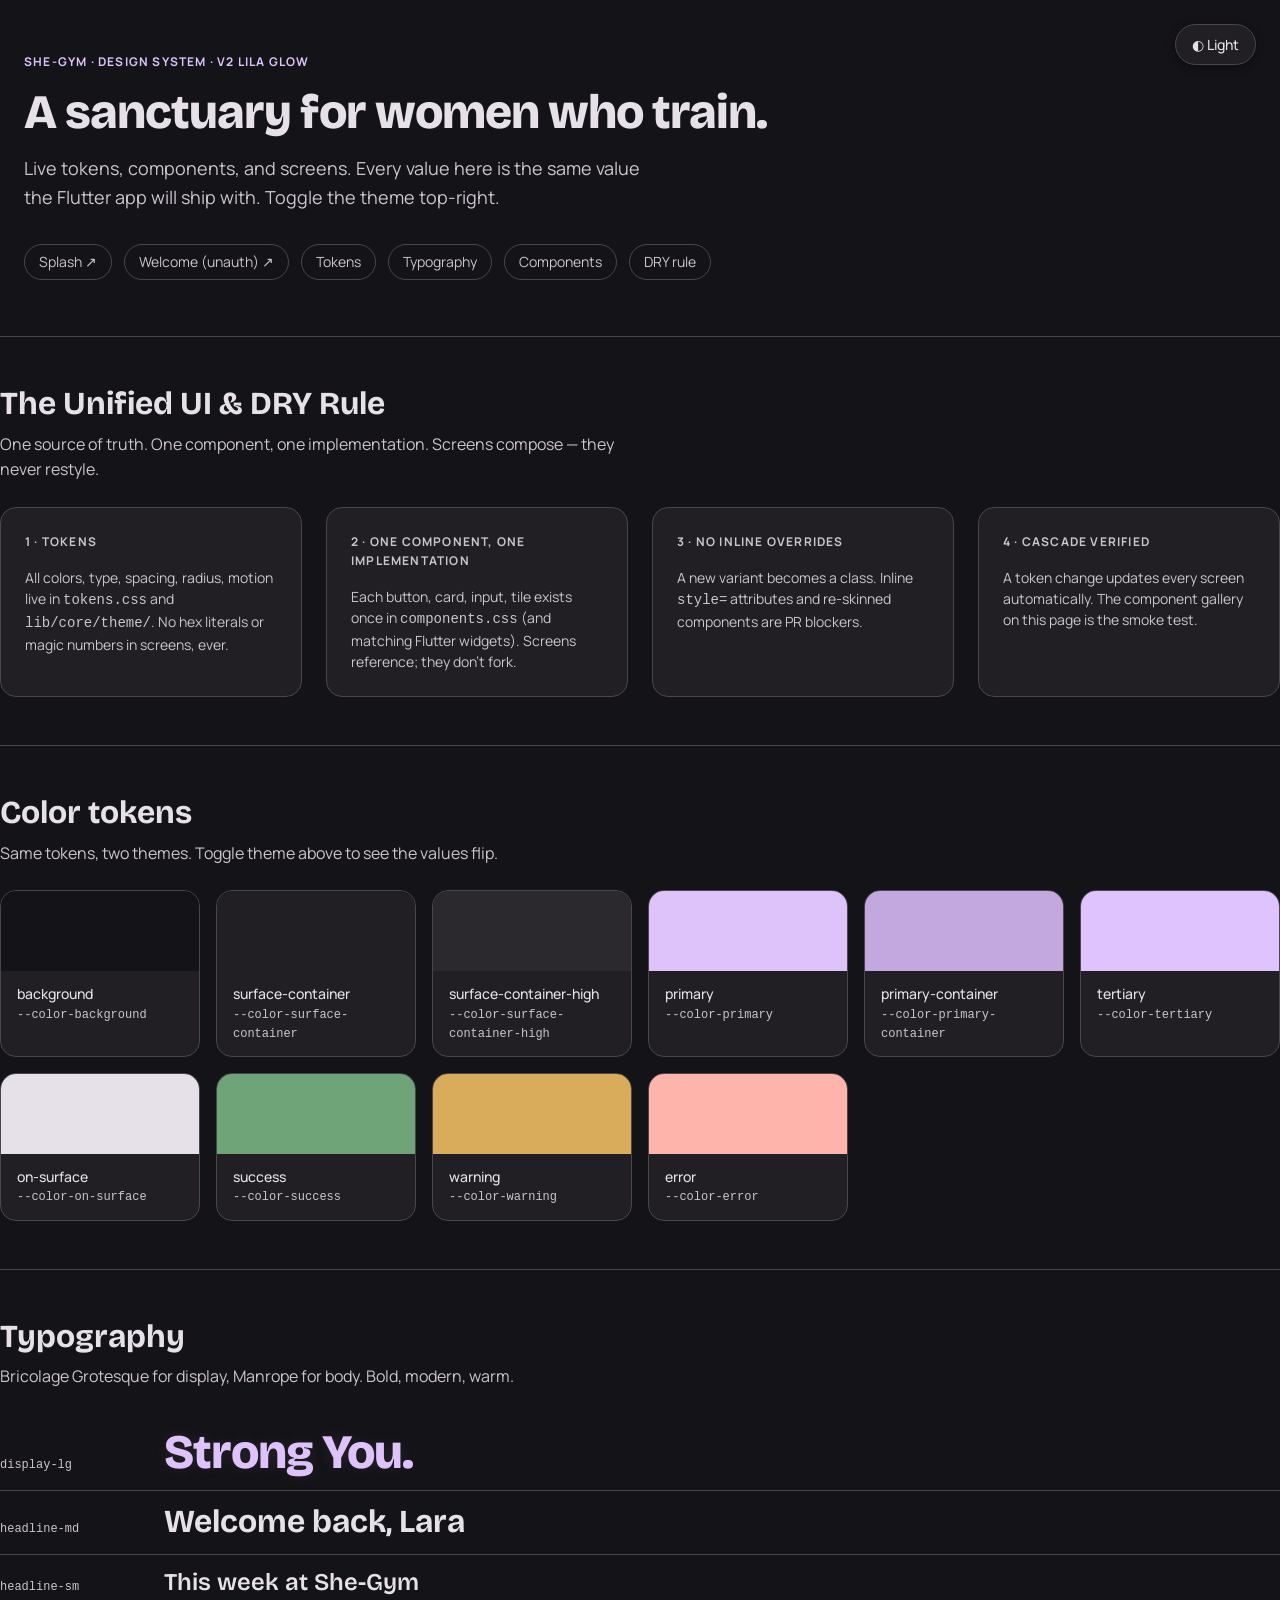
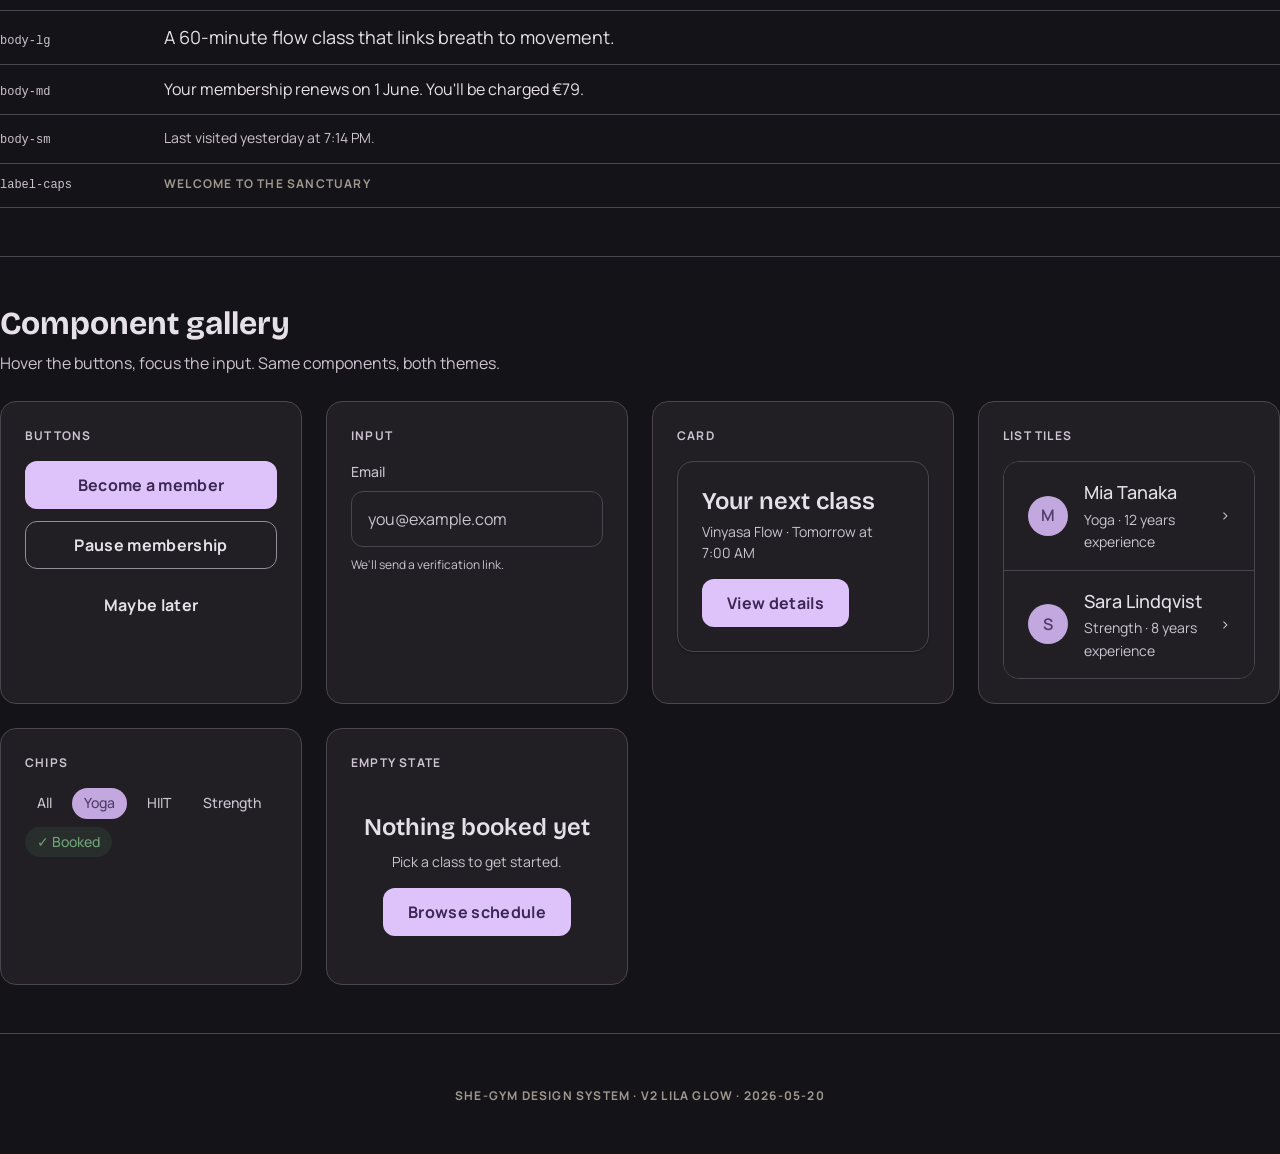
==== commit 12a14498: "Add welcome (unauth landing) screen + pill button variant" ====
--- a/index.html
+++ b/index.html
@@ -22,7 +22,8 @@
   </p>
 
   <nav class="nav-pills" style="margin-top: var(--space-6);">
-    <a class="nav-pill" href="splash.html">Splash screen ↗</a>
+    <a class="nav-pill" href="splash.html">Splash ↗</a>
+    <a class="nav-pill" href="welcome.html">Welcome (unauth) ↗</a>
     <a class="nav-pill" href="#tokens">Tokens</a>
     <a class="nav-pill" href="#type">Typography</a>
     <a class="nav-pill" href="#components">Components</a>
--- a/components.css
+++ b/components.css
@@ -114,6 +114,9 @@
 .btn--ghost:hover { background: var(--color-surface-container); }
 .btn--full { width: 100%; }
 .btn--lg { height: 56px; padding: 0 var(--space-6); }
+.btn--pill { border-radius: var(--radius-full); }
+.btn--secondary.btn--pill { border-color: var(--color-primary); color: var(--color-primary); }
+.btn--secondary.btn--pill:hover { background: var(--color-lila-soft); }
 
 /* ---------- INPUTS ---------- */
 .input {
@@ -433,6 +436,45 @@
   z-index: 20;
 }
 
+/* Decorative side-edge glow streaks (used on welcome) */
+.edge-streaks {
+  position: absolute;
+  inset: 0;
+  pointer-events: none;
+  overflow: hidden;
+  z-index: 5;
+}
+.edge-streaks svg { width: 100%; height: 100%; }
+
+/* Footer link row */
+.footer-links {
+  display: flex;
+  align-items: center;
+  justify-content: center;
+  gap: var(--space-3);
+  color: var(--color-on-surface-variant);
+  font-size: var(--type-body-sm-size);
+}
+.footer-links a { color: inherit; }
+.footer-links a:hover { color: var(--color-on-surface); }
+.footer-links__sep { color: var(--color-primary); }
+
+/* Splash CTA stack */
+.splash__ctas {
+  width: 100%;
+  max-width: 320px;
+  margin-top: var(--stack-lg);
+  display: flex;
+  flex-direction: column;
+  gap: var(--space-3);
+}
+.splash__footer {
+  position: absolute;
+  bottom: var(--space-6);
+  left: 0; right: 0;
+  z-index: 20;
+}
+
 /* Inline phone-sized splash (for the gallery) */
 .phone .splash {
   min-height: 100%;
